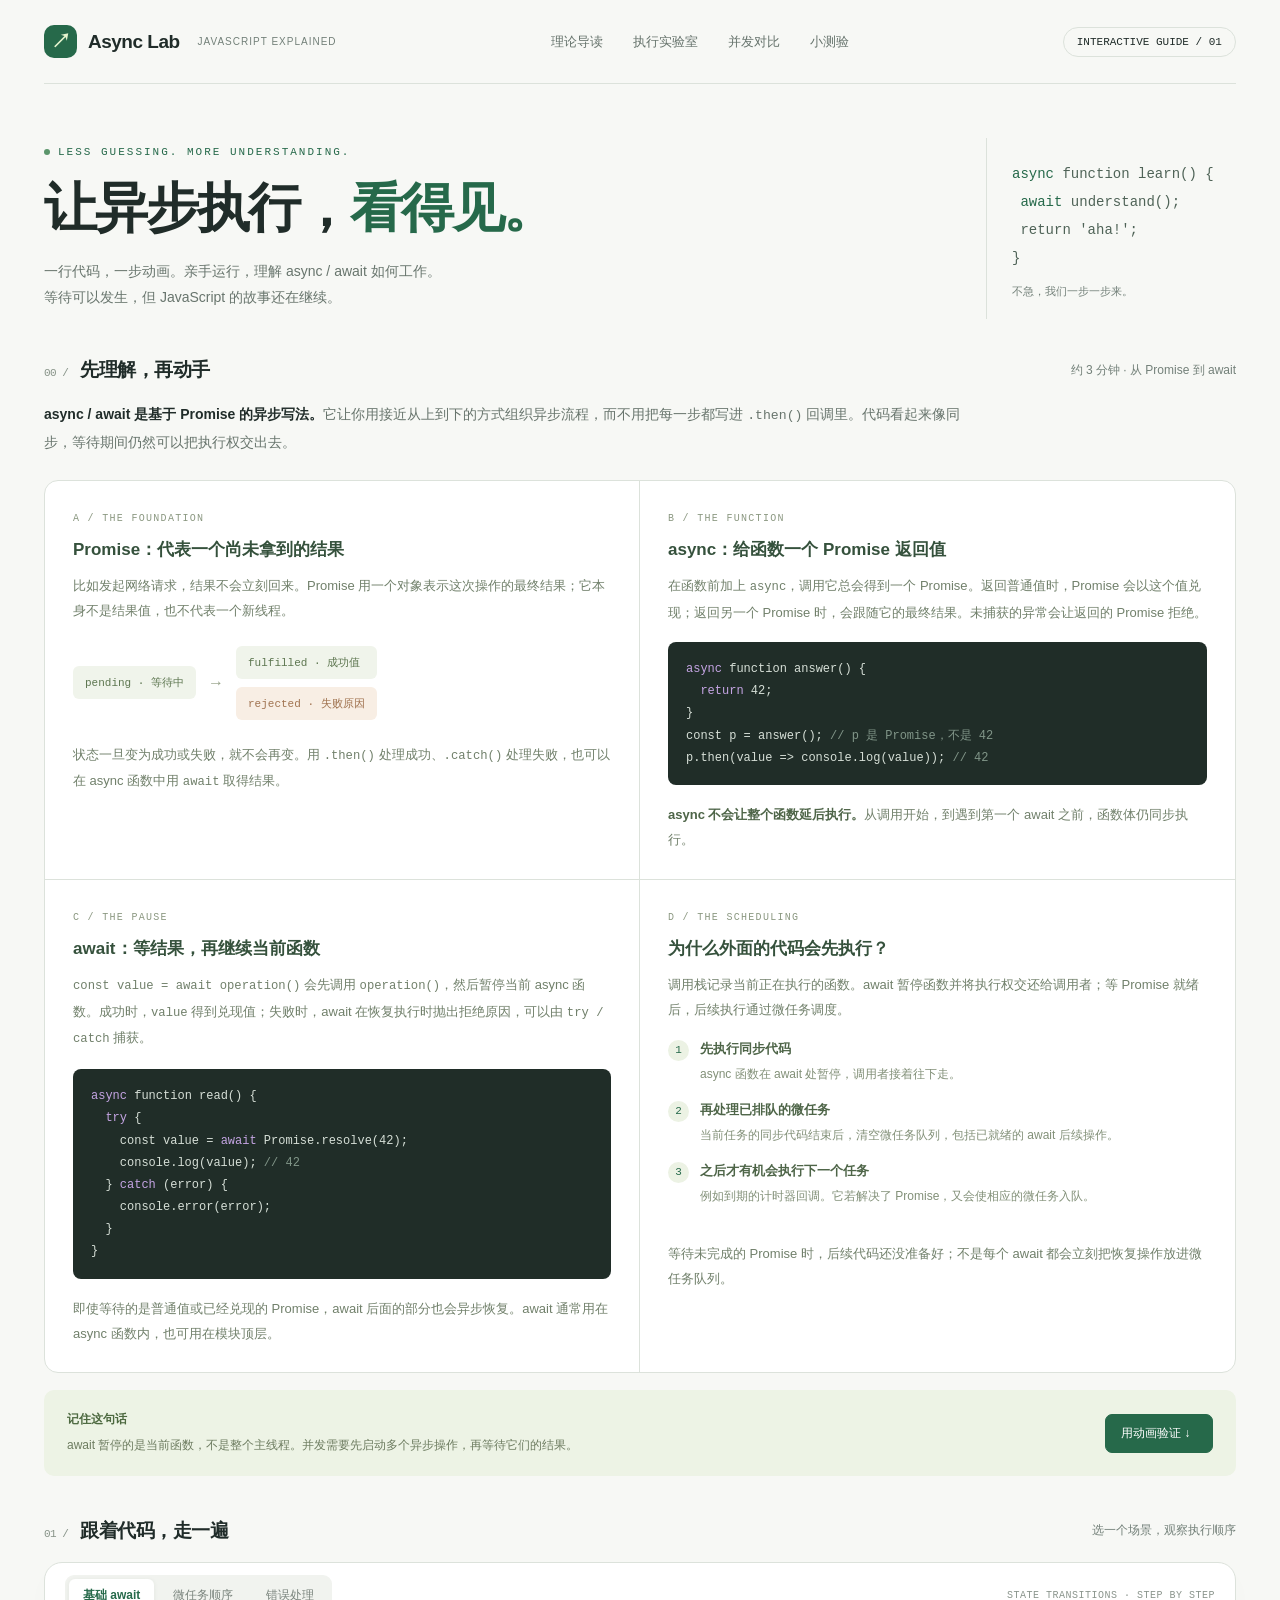
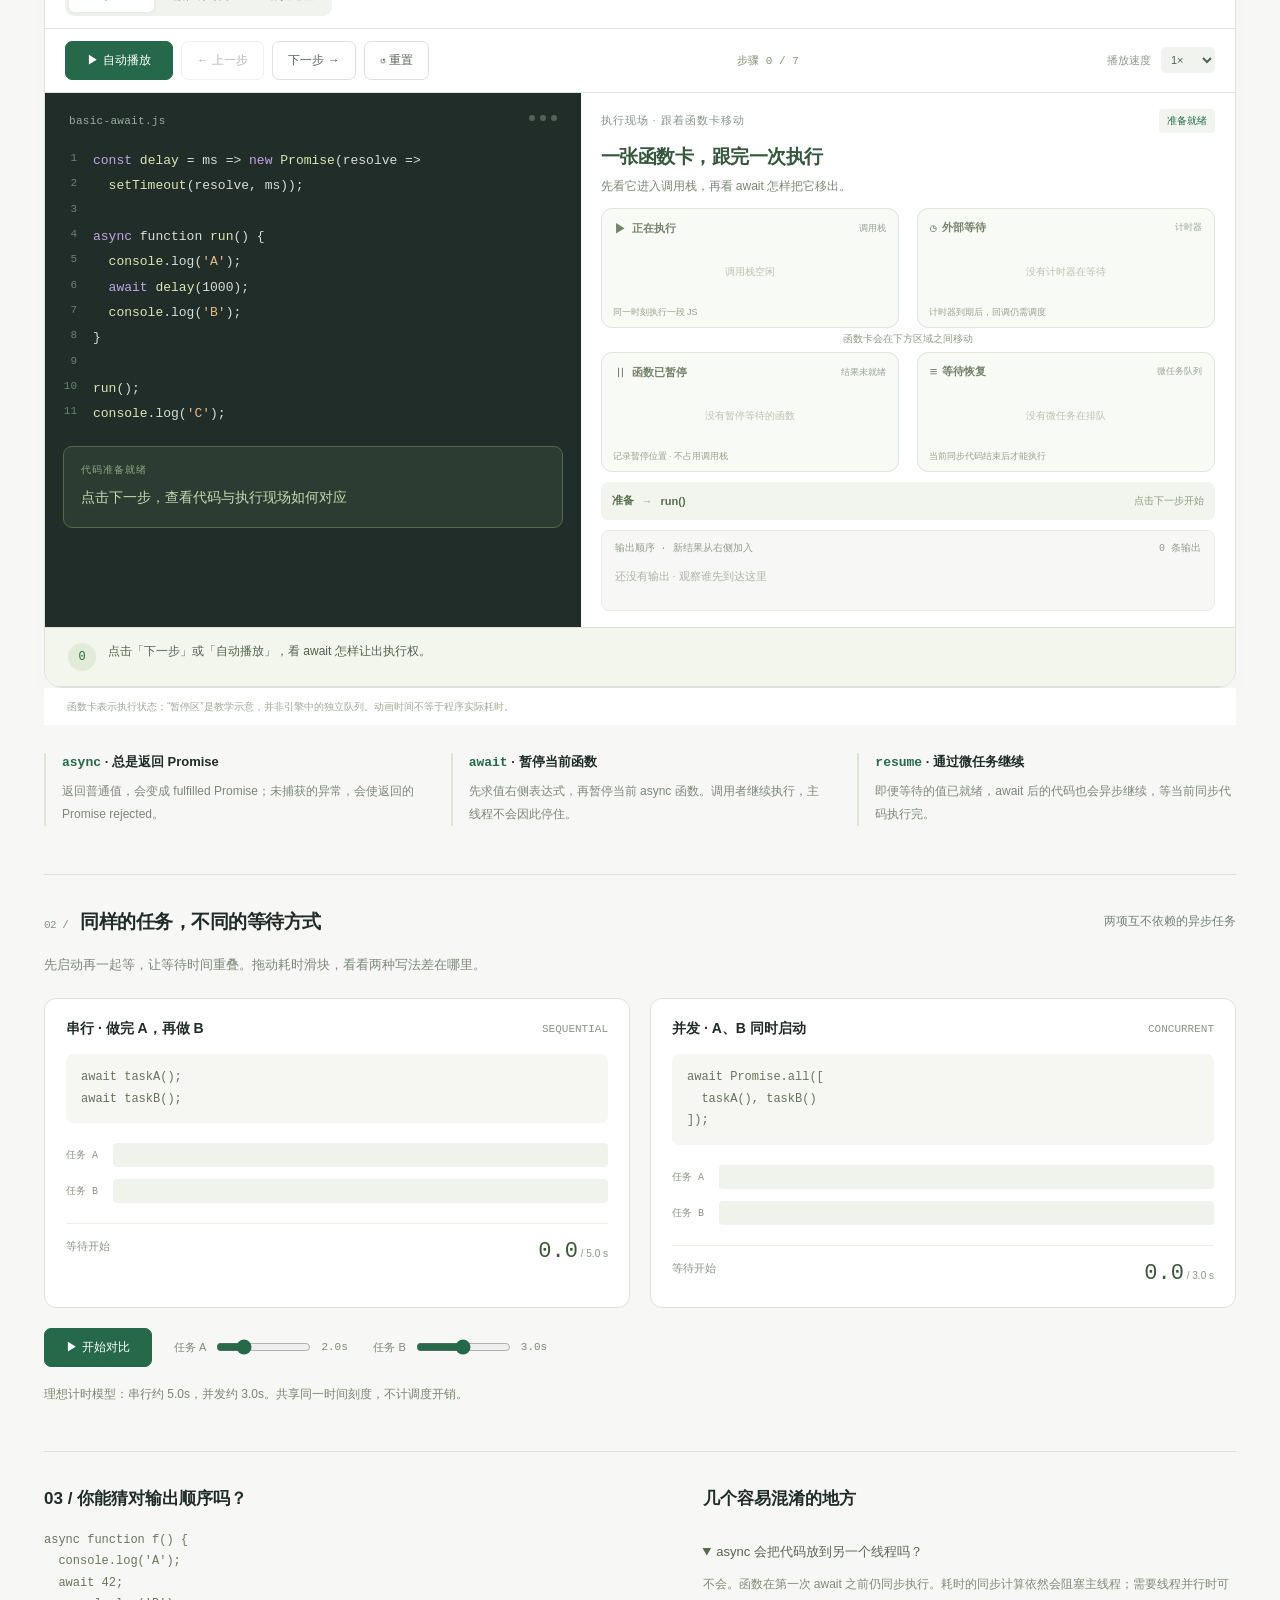
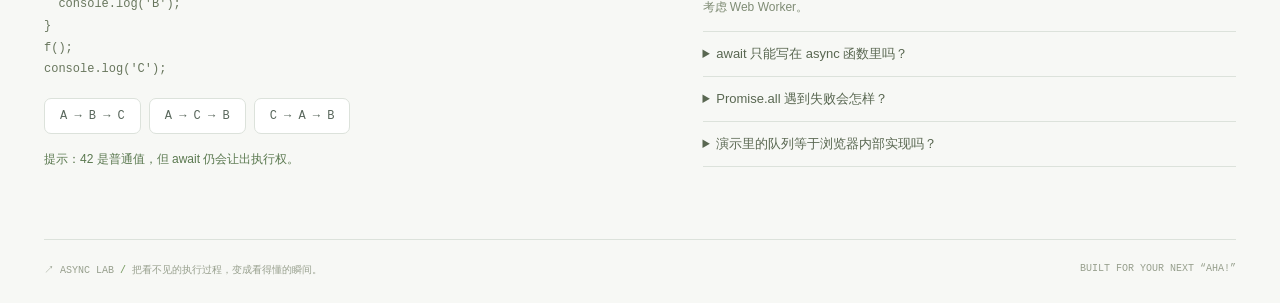
==== index.html @ c439b568 "Publish interactive async and await learning guide" ====
<!DOCTYPE html>
<html lang="zh-CN">
<head>
<meta charset="UTF-8"><meta name="viewport" content="width=device-width,initial-scale=1">
<title>Async Lab — 看见 JavaScript 的执行顺序</title>
<meta name="description" content="交互式理解 JavaScript async / await：逐步执行、微任务、串行与并发、错误处理。">
<style>
:root{--bg:#f7f8f5;--ink:#202c29;--muted:#738079;--line:#dce2db;--green:#26694a;--lime:#d5edaa;--orange:#d7814f;--purple:#9275c1;--mono:ui-monospace,SFMono-Regular,Consolas,monospace}*{box-sizing:border-box}html{scroll-behavior:smooth}body{margin:0;background:var(--bg);color:var(--ink);font-family:Inter,-apple-system,BlinkMacSystemFont,"PingFang SC","Microsoft YaHei",sans-serif}button,select{font:inherit}button,a,select,input{touch-action:manipulation}button{cursor:pointer}button:disabled{cursor:default;opacity:.45}button:focus-visible,a:focus-visible,select:focus-visible,input:focus-visible{outline:3px solid var(--orange);outline-offset:4px}a{color:inherit;text-decoration:none}.shell{max-width:1280px;margin:auto;padding:0 44px}header{height:84px;display:flex;align-items:center;justify-content:space-between;border-bottom:1px solid var(--line)}.brand{display:flex;align-items:center;gap:11px;font-size:19px;font-weight:750;letter-spacing:-.5px}.mark{background:var(--green);color:#e5f5cf;width:33px;height:33px;border-radius:10px;display:grid;place-items:center;font-family:var(--mono);font-size:20px}.brand small{font-size:10px;letter-spacing:1px;color:var(--muted);font-weight:500;margin-left:7px}nav{display:flex;gap:30px;font-size:13px;color:#66736c}nav a:hover{color:var(--green)}.nav-tag{border:1px solid var(--line);border-radius:25px;padding:8px 13px;font:11px var(--mono)}.hero{display:flex;justify-content:space-between;align-items:center;gap:45px;padding:54px 0 38px}.eyebrow{font:11px var(--mono);letter-spacing:2px;color:var(--green);display:flex;gap:8px;align-items:center}.dot{width:6px;height:6px;border-radius:100%;background:#5b956b;display:inline-block}.hero h1{font-size:clamp(32px,4.2vw,53px);line-height:1.24;letter-spacing:-2px;margin:17px 0}.hero h1 em{font-style:normal;color:var(--green)}.hero p{color:#68756d;font-size:14px;line-height:1.9;margin:0}.hero-side{width:250px;flex-shrink:0;padding:22px 0 20px 25px;border-left:1px solid var(--line)}.hero-side code{display:block;font:14px/2 var(--mono);color:#4f6357}.hero-side span{color:var(--green)}.hero-side small{display:block;color:var(--muted);font-size:11px;margin-top:12px}.section-head{display:flex;align-items:center;justify-content:space-between;gap:15px;margin-bottom:18px}.section-head h2{font-size:19px;letter-spacing:-.5px;margin:0}.section-head h2 span{font:11px var(--mono);color:#879388;margin-right:12px}.section-head>span{color:var(--muted);font-size:12px}.lab{background:#fff;border:1px solid var(--line);border-radius:18px;overflow:hidden;box-shadow:0 10px 30px #24372b04}.lab-toolbar{padding:15px 22px;display:flex;align-items:center;justify-content:space-between;border-bottom:1px solid var(--line);gap:12px}.tabs{display:flex;gap:5px;background:#f1f3ef;border-radius:9px;padding:4px}.tab{border:0;color:#7a847d;font-size:12px;background:none;padding:8px 14px;border-radius:6px}.tab[aria-selected="true"]{color:var(--green);background:white;box-shadow:0 1px 5px #24372b12;font-weight:650}.demo-label{font:10px var(--mono);color:#8b958d;letter-spacing:.5px}.lab-grid{display:grid;grid-template-columns:1fr 1fr;min-height:360px}.code-panel{background:#202d28;padding:22px 0 26px;color:#d6dfd7;min-width:0}.panel-title{font:11px var(--mono);letter-spacing:.3px;display:flex;justify-content:space-between;padding:0 24px;margin-bottom:21px;color:#9baea1}.lights{display:flex;gap:5px}.lights i{width:6px;height:6px;background:#536358;border-radius:50%}.code{font:13px/1.95 var(--mono);white-space:pre;overflow-x:auto}.code-line{display:flex;min-height:25px;padding-right:14px;border-left:3px solid transparent;transition:background .2s}.code-line.active{background:#4e6d4b55;border-left-color:var(--lime)}.num{width:45px;flex-shrink:0;text-align:right;padding-right:16px;color:#6c8374;font-size:11px;user-select:none}.kw{color:#c4a4e3}.fn{color:#d8e7b4}.str{color:#e6b989}.comment{color:#809588}.stage{padding:22px 25px;display:flex;flex-direction:column;gap:20px}.stage-title{display:flex;justify-content:space-between;align-items:center;font-size:11px;color:#87938a;letter-spacing:1px}.status{background:#f1f5ee;color:var(--green);padding:5px 8px;border-radius:4px;font-size:10px;letter-spacing:0}.lanes{display:grid;grid-template-columns:1fr 1fr 1fr;gap:9px;min-height:114px}.lane{background:#f7f8f5;border:1px solid #e8ece5;border-radius:8px;padding:11px 8px;min-width:0}.lane-title{font-size:10px;color:#89958b;margin-bottom:10px;display:flex;align-items:center;gap:5px}.lane-title i{width:5px;height:5px;border-radius:50%;background:var(--green)}.lane:nth-child(2) i{background:var(--orange)}.lane:nth-child(3) i{background:var(--purple)}.token{padding:9px 4px;text-align:center;border-radius:5px;background:#e2edd9;color:#37603d;font:11px var(--mono);animation:arrive .25s ease}.lane:nth-child(2) .token{background:#f6e8dc;color:#99623d}.lane:nth-child(3) .token{background:#eee7f6;color:#7d5ba1}.empty{font-size:11px;text-align:center;color:#bdc6bc;padding-top:8px}.console{background:#f7f8f5;border:1px solid #e8ece5;border-radius:8px;flex:1;padding:12px 14px;min-height:108px}.console-head{font:10px var(--mono);color:#929d92;margin-bottom:8px;display:flex;justify-content:space-between}.logs{display:flex;gap:10px;flex-wrap:wrap;align-items:center;min-height:32px}.log{font:18px var(--mono);background:#fff;border:1px solid #e2e8de;padding:6px 12px;border-radius:6px;animation:arrive .2s}.log b{font:9px var(--mono);color:#99a293;display:block;margin-bottom:2px}.placeholder{font-size:11px;color:#abb4a7}.explanation{display:flex;align-items:center;gap:12px;background:#f2f6ed;border-top:1px solid var(--line);border-bottom:1px solid var(--line);padding:16px 23px;min-height:72px}.stepnum{background:#e1ebd8;border-radius:50%;width:28px;height:28px;display:grid;place-items:center;font:12px var(--mono);flex-shrink:0;color:var(--green)}.explanation p{font-size:12px;line-height:1.7;margin:0;color:#53634e}.controls{padding:17px 22px;display:flex;align-items:center;justify-content:space-between;gap:15px}.buttons{display:flex;gap:8px}.btn{border:1px solid var(--line);border-radius:7px;background:white;padding:10px 15px;font-size:12px;color:#59675c}.btn.primary{background:var(--green);border-color:var(--green);color:white;min-width:102px}.btn:hover{filter:brightness(.96)}.speed{display:flex;gap:10px;align-items:center;font-size:11px;color:#8e998e}.speed select{border:0;background:#f1f4ee;padding:6px;border-radius:5px;color:#53644f}.progress{display:flex;gap:4px}.progress i{width:17px;height:3px;border-radius:2px;background:#e5eadf}.progress i.done{background:#699059}.concepts{display:grid;grid-template-columns:repeat(3,1fr);gap:28px;padding:28px 0 48px}.concept{border-left:2px solid #dde5d7;padding-left:16px}.concept h3{font-size:13px;margin:0 0 9px}.concept h3 code{color:var(--green);font-family:var(--mono)}.concept p{font-size:12px;line-height:1.9;color:#7d877c;margin:0}.concurrency{padding:34px 0 45px;border-top:1px solid var(--line)}.section-desc{font-size:13px;color:#7c887b;line-height:1.8;margin:12px 0 22px}.compare{display:grid;grid-template-columns:1fr 1fr;gap:20px}.compare-card{border:1px solid var(--line);border-radius:12px;background:#fff;padding:21px}.compare-title{display:flex;align-items:center;justify-content:space-between}.compare-title h3{font-size:14px;margin:0}.compare-title small{font:11px var(--mono);color:#8b9684}.snippet{font:12px/1.8 var(--mono);background:#f6f7f3;border-radius:7px;padding:13px 15px;color:#66745c;margin:16px 0 20px;min-height:69px}.track-row{display:flex;align-items:center;gap:12px;margin:12px 0;font:10px var(--mono);color:#8c9585}.track-row>span{width:35px}.track{height:24px;flex:1;background:#f0f3ec;border-radius:4px;position:relative;overflow:hidden}.bar{position:absolute;height:100%;background:#c6dcb2;min-width:0;border-radius:4px;display:flex;align-items:center;padding-left:0;color:#3f6632;font:10px var(--mono)}.bar.b{background:#e9d4b6;color:#956f36}.compare-bottom{display:flex;justify-content:space-between;border-top:1px solid #edf0e7;padding-top:15px;margin-top:20px;font-size:11px;color:#8b9585}.compare-bottom strong{font:22px var(--mono);color:#3b5937}.compare-bottom small{font-size:10px}.race-controls{display:flex;align-items:center;gap:22px;margin:20px 0 0}.range-control{display:flex;align-items:center;gap:8px;font-size:11px;color:#7f897a}.range-control input{width:95px;accent-color:var(--green)}.range-control output{font:11px var(--mono);width:30px}.race-note{font-size:12px;color:#78876d;margin:17px 0 0;line-height:1.8;min-height:22px}.bottom-grid{display:grid;grid-template-columns:1.15fr 1fr;gap:45px;padding:35px 0 45px;border-top:1px solid var(--line)}.bottom-grid h2{font-size:17px;margin:0 0 20px}.quiz-options{display:flex;gap:8px;margin-top:17px}.quiz-options button{font-family:var(--mono)}.quiz-options button.selected{border-color:var(--green);background:#e9f0df;color:var(--green)}.quiz-code{font:12px/1.8 var(--mono);color:#68765d}.feedback{font-size:12px;line-height:1.8;color:#5b7950;min-height:45px;margin-top:15px}details{padding:13px 0;border-bottom:1px solid var(--line)}summary{cursor:pointer;font-size:13px;color:#596751}details p{font-size:12px;line-height:1.9;color:#7f8c75;margin-bottom:0}footer{border-top:1px solid var(--line);padding:23px 0 30px;display:flex;justify-content:space-between;color:#98a08e;font-size:10px;font-family:var(--mono)}.footer-dot{color:#71975b} @keyframes arrive{from{opacity:0;transform:translateY(5px)}to{opacity:1;transform:translateY(0)}}@media(prefers-reduced-motion:reduce){*{animation:none!important;scroll-behavior:auto!important;transition:none!important}}@media(max-width:850px){.shell{padding:0 24px}.hero{padding-top:38px}.hero-side{display:none}.lab-grid{grid-template-columns:1fr}.code-panel{min-height:310px}.concepts{gap:18px}.demo-label{display:none}.bottom-grid{gap:25px}.race-controls{flex-wrap:wrap}.progress{display:none}}@media(max-width:560px){.shell{padding:0 16px}header{height:68px}.brand small,.nav-tag{display:none}nav{gap:15px;font-size:11px}.hero{padding:32px 0}.hero h1{font-size:36px}.hero p{font-size:12px}.section-head>span{display:none}.lab-toolbar{padding:12px}.tab{padding:8px 10px}.stage{padding:18px 15px}.controls{padding:14px 12px;flex-wrap:wrap}.speed{margin-left:auto}.btn{padding:10px 12px}.concepts{grid-template-columns:1fr;padding:25px 0 32px;gap:20px}.compare,.bottom-grid{grid-template-columns:1fr}.compare-card{padding:18px}.bottom-grid{gap:25px}.section-head h2{font-size:17px}.race-controls{gap:15px}.race-controls>.btn{width:100%}.range-control input{width:75px}.code{font-size:11.5px}.num{width:33px;padding-right:10px}footer{gap:20px;line-height:1.7}}
.theory{padding:0 0 42px;scroll-margin-top:24px}.theory-intro{font-size:14px;line-height:1.95;color:#68756d;max-width:930px;margin:0 0 24px}.theory-intro strong{color:var(--ink);font-weight:600}.theory code{font-family:var(--mono);font-size:.94em}.theory-grid{display:grid;grid-template-columns:1fr 1fr;border:1px solid var(--line);border-radius:14px;overflow:hidden;background:#fff}.theory-item{padding:26px 28px;min-width:0}.theory-item:nth-child(odd){border-right:1px solid var(--line)}.theory-item:nth-child(-n+2){border-bottom:1px solid var(--line)}.theory-index{font:10px var(--mono);letter-spacing:1.3px;color:#8b9881}.theory-item h3{font-size:17px;margin:13px 0 12px;color:#35513c}.theory-item p{font-size:13px;line-height:1.95;color:#71806b;margin:10px 0 0}.theory-item strong{color:#4e6548;font-weight:600}.theory-item pre{font:12px/1.85 var(--mono);padding:16px 18px;background:#202d28;color:#d6dfd7;border-radius:8px;overflow-x:auto;margin:17px 0}.theory-item pre code{font-size:inherit}.promise-flow{display:flex;gap:12px;align-items:center;margin:22px 0;color:#95a188}.promise-flow code{display:block;padding:9px 12px;background:#f0f4eb;border-radius:6px;color:#5d7650;font-size:11px}.promise-flow>div{display:grid;gap:8px}.promise-flow>div code:last-child{color:#a07350;background:#f8eee4}.theory-order{list-style:none;counter-reset:theory;padding:0;margin:18px 0}.theory-order li{counter-increment:theory;position:relative;padding:0 0 15px 32px;font-size:13px}.theory-order li:before{content:counter(theory);position:absolute;left:0;top:0;background:#ecf2e4;color:var(--green);border-radius:50%;width:21px;height:21px;text-align:center;font:11px/21px var(--mono)}.theory-order span{display:block;color:#829078;font-size:12px;line-height:1.9;margin-top:5px}.theory-takeaway{display:flex;align-items:center;justify-content:space-between;gap:22px;margin-top:17px;background:#edf3e5;border-radius:10px;padding:19px 23px}.theory-takeaway strong{font-size:12px;color:#4d6940}.theory-takeaway p{font-size:12px;line-height:1.8;color:#6d7c60;margin:7px 0 0}.theory-takeaway a{flex-shrink:0;white-space:nowrap}#playground{scroll-margin-top:24px}@media(max-width:1050px){.nav-tag{display:none}}@media(max-width:700px){.theory-grid{grid-template-columns:1fr}.theory-item{padding:22px 20px}.theory-item:nth-child(odd){border-right:0}.theory-item:not(:last-child){border-bottom:1px solid var(--line)}.theory-takeaway{align-items:flex-start;flex-direction:column}.theory-intro{font-size:13px}.theory-item h3{font-size:16px}}@media(max-width:560px){header{height:auto;min-height:68px;flex-wrap:wrap;gap:15px;padding:18px 0}nav{width:100%;justify-content:space-between}.theory-item pre{font-size:11px;padding:12px}.promise-flow{gap:8px}.promise-flow code{padding:8px;font-size:10px}}

.lab-grid{grid-template-columns:minmax(0,.9fr) minmax(0,1.1fr)}.code-panel{position:relative}.code-focus{margin:28px 18px 0;padding:16px 17px;background:#2d3c32;border:1px solid #536b48;border-radius:9px;color:#c4d9b1}.code-focus small{display:block;font:10px var(--mono);letter-spacing:1px;color:#8fa983;margin-bottom:9px}.code-focus code{white-space:pre-wrap;overflow-wrap:anywhere;font:14px/1.8 var(--mono)}.code-line.active{background:#5f815b66;border-left-color:#d5edaa}.code-line.active .num{color:#e6f4cf;font-weight:800}.code-line.active .num:before{content:'› ';color:#d5edaa}.code-line.parked{background:#b9844221;border-left-color:#ce995d}.code-line.skipped{opacity:.4;text-decoration:line-through}.code-bookmark{display:flex;gap:8px;align-items:center;margin:14px 19px 0;color:#dcb481;font:11px/1.7 var(--mono);min-height:36px}.stage{padding:20px;gap:13px;min-width:0}.stage-story{min-height:69px}.stage-story strong{font-size:19px;line-height:1.45;display:block;letter-spacing:-.5px;color:#35573c}.stage-story p{font-size:12px;line-height:1.7;margin:6px 0 0;color:#7a8774}.execution-board{position:relative;display:grid;grid-template-columns:1fr 1fr;grid-template-rows:145px 145px;gap:28px 18px}.station{border:1px solid #e0e6db;background:#f8faf5;border-radius:11px;padding:11px 12px;position:relative;transition:background .25s,border-color .25s,box-shadow .25s;min-width:0}.station-heading{display:flex;align-items:center;gap:5px;flex-wrap:wrap;font-size:11px;color:#74836b}.station-heading>span{font-size:13px}.station-heading strong{font-weight:650}.station-heading small{font-size:9px;color:#9aa490;margin-left:auto}.station-slot{position:absolute;left:11px;right:11px;top:49px;font-size:11px}.station-footer{position:absolute;left:11px;right:8px;bottom:10px;font-size:9px;line-height:1.5;color:#98a18f}.board-empty{display:block;padding:13px 0;color:#bbc2b3;font-size:10px;text-align:center}.station.active{border-color:#78a563;background:#eef6e6;box-shadow:0 0 0 2px #e0edda}.station-park.active{border-color:#d5a16b;background:#fff6ea;box-shadow:0 0 0 2px #f5e8d6}.station-queue.active{border-color:#ac8dc6;background:#f7f2fb;box-shadow:0 0 0 2px #ece2f3}.station-timer.active{border-color:#d1b187;background:#fcf7ee;box-shadow:none}.function-card{position:absolute;left:11px;top:49px;width:calc(50% - 31px);min-height:57px;background:#2c6946;border:1px solid #23583a;border-radius:8px;box-shadow:0 5px 12px #203f251a;z-index:2;display:flex;align-items:center;gap:9px;padding:9px 10px;color:#fff;opacity:0;transition:left .62s cubic-bezier(.22,.8,.3,1),top .62s cubic-bezier(.22,.8,.3,1),background .3s,opacity .2s;pointer-events:none}.card-symbol{font-size:20px;line-height:1}.function-card strong{font:600 14px var(--mono);display:block}.function-card small{font-size:10px;line-height:1.5;display:block;margin-top:5px;color:#d4e5ca}.execution-board[data-position="run"] .function-card{opacity:1}.execution-board[data-position="park"] .function-card{opacity:1;top:222px;background:#b57b39;border-color:#a06d34}.execution-board[data-position="park"] .function-card small{color:#fff0d8}.execution-board[data-position="queue"] .function-card{opacity:1;top:222px;left:calc(50% + 20px);background:#80609e;border-color:#70528d}.execution-board[data-position="queue"] .function-card small{color:#eee1fc}.board-actor{border-radius:7px;border:1px solid #ccdcbc;background:#e3efda;color:#4b6b38;min-height:57px;padding:9px 10px;font:12px/1.5 var(--mono);display:flex;align-items:center;gap:8px}.board-actor small{display:block;font:9px/1.5 var(--mono);color:#8a9e7b}.timer-actor{background:#f6ead5;border-color:#e9d8ba;color:#997043;display:block;text-align:center}.timer-actor small{color:#ab906b}.queue-next{position:absolute;top:107px;left:11px;font:9px var(--mono);color:#9778b2;z-index:3}.station-queue:has(.queue-next) .station-footer{display:none}.handoff-label{position:absolute;top:148px;left:8px;right:8px;line-height:22px;text-align:center;font:10px/22px var(--mono);color:#8d9e82;white-space:nowrap}.execution-board[data-position="park"] .handoff-label{color:#ae793c}.execution-board[data-position="queue"] .handoff-label{color:#85619e}.route{display:flex;gap:8px;align-items:center;flex-wrap:wrap;min-height:38px;background:#f1f5ed;border-radius:7px;padding:9px 11px;font-size:11px;color:#586f49}.route b{color:#98ac87}.route span{font-weight:600}.route small{font-size:10px;color:#8b9c7f;margin-left:auto}.console{min-height:96px;flex:none}.logs{gap:6px}.log{font-size:16px;animation:none;position:relative;transition:opacity .2s}.log.fresh{animation:output-in .55s cubic-bezier(.2,.7,.3,1);border-color:#8caf6e;background:#edf5e2}.log+.log:before{content:'→';position:absolute;left:-9px;top:17px;font-size:9px;color:#b7c5a7}.logs{column-gap:12px}.model-note{font-size:10px;line-height:1.7;color:#a0a995;margin:0}.step-counter{font:11px var(--mono);color:#859578;white-space:nowrap}.progress{display:none}.controls{flex-wrap:wrap}.buttons{flex-wrap:wrap}.btn.primary{min-width:108px}.station .token{animation:none}.station-run.running .station-heading>span{color:#4e8a37}.lab[data-playing="true"] .station-run.running .station-heading>span{animation:live-pulse 1s ease-in-out infinite}.lab[data-playing="false"] .station-run.running .station-heading>span{animation:none}.explanation{align-items:flex-start}.stepnum{margin-top:2px}.scene-help{font-size:11px;color:#9aab90;padding:0 23px 12px;margin:0;background:#fff}.focus-line-label{font:10px var(--mono);color:#a0b68d;float:right}.stage[data-rewind="true"] .function-card{transition:none}@keyframes output-in{from{opacity:0;transform:translateX(18px) scale(.75)}to{opacity:1;transform:translateX(0) scale(1)}}@keyframes live-pulse{50%{opacity:.35}}@media(max-width:1000px){.lab-grid{grid-template-columns:1fr}.code-panel{min-height:0;padding-bottom:19px}.code{font-size:12px;line-height:1.8}.code-focus{margin-top:17px}.stage{padding:22px}.stage-story{min-height:0}.execution-board{grid-template-rows:145px 145px}.code-bookmark{min-height:0}.code-focus code{font-size:12px}.controls{gap:12px}.step-counter{margin-left:auto}}@media(max-width:560px){.stage{padding:17px 12px;gap:13px}.stage-story strong{font-size:17px}.station{padding:10px 8px}.station-heading{font-size:10px;gap:4px}.station-heading small{display:none}.station-footer{font-size:8px;left:8px}.function-card{padding:8px 7px;gap:5px}.function-card strong{font-size:12px}.function-card small{font-size:9px}.card-symbol{font-size:17px}.board-actor{font-size:10px;padding:8px 6px}.route small{width:100%;margin-left:0}.controls .buttons{width:100%}.controls .btn{padding:9px 11px;font-size:11px}.controls .btn.primary{min-width:100px}.step-counter{margin-left:0}.stage-title{font-size:10px}.model-note{font-size:9px}.code-focus{margin:15px 12px 0}.code-bookmark{margin-left:13px}.logs{row-gap:8px}}

.controls{border-bottom:1px solid var(--line);padding:12px 20px;background:#fff}.lab-toolbar{padding:12px 20px}.stage{gap:10px;padding:16px 20px}.stage-story{min-height:55px}.execution-board{grid-template-rows:120px 120px;gap:24px 18px}.station-slot{top:43px}.function-card{top:43px;min-height:49px;padding-top:6px;padding-bottom:6px}.execution-board[data-position="park"] .function-card,.execution-board[data-position="queue"] .function-card{top:187px}.board-actor{min-height:49px;padding-top:6px;padding-bottom:6px}.station-footer{bottom:7px}.queue-next{top:97px}.handoff-label{top:121px}.console{min-height:81px;padding:10px 13px}.console-head{margin-bottom:6px}.model-note{padding:10px 23px;background:#fff}.stage-code{display:none}.code-panel{padding-bottom:20px}.code-focus{margin-top:19px}.explanation{min-height:60px;padding:13px 23px}@media(max-width:1000px){.lab-grid{display:flex;flex-direction:column}.stage{order:0}.code-panel{order:1}.stage-code{display:block;background:#22332a;color:#e2edcf;padding:10px 13px;border-radius:7px;font:12px/1.7 var(--mono);overflow-wrap:anywhere}.stage-code small{color:#97b687;margin-right:9px;font-size:10px}.code-panel .code-focus,.code-panel .code-bookmark{display:none}.stage-story{min-height:0}.stage{padding:16px 20px}.controls{position:sticky;top:0;z-index:5}}@media(max-width:560px){.stage{padding:15px 12px}.controls{padding:12px}.lab-toolbar{padding:10px 12px}.controls .buttons{gap:6px}.stage-code{font-size:11px}.stage-story p{font-size:11px}.board-empty{font-size:9px}.model-note{padding:10px 14px}.stage-title{letter-spacing:.4px}}

</style>
</head>
<body><div class="shell">
<header><a class="brand" href="#"> <span class="mark">↗</span> Async Lab <small>JAVASCRIPT EXPLAINED</small></a><nav><a href="#theory">理论导读</a><a href="#playground">执行实验室</a><a href="#concurrency">并发对比</a><a href="#challenge">小测验</a></nav><span class="nav-tag">INTERACTIVE GUIDE / 01</span></header>
<main>
<section class="hero"><div><div class="eyebrow"><span class="dot"></span> LESS GUESSING. MORE UNDERSTANDING.</div><h1>让异步执行，<em>看得见。</em></h1><p>一行代码，一步动画。亲手运行，理解 async / await 如何工作。<br>等待可以发生，但 JavaScript 的故事还在继续。</p></div><div class="hero-side"><code><span>async</span> function learn() {<br> &nbsp;<span>await</span> understand();<br> &nbsp;return 'aha!';<br>}</code><small>不急，我们一步一步来。</small></div></section>
<section class="theory" id="theory" aria-labelledby="theory-title">
<div class="section-head"><h2 id="theory-title"><span>00 /</span>先理解，再动手</h2><span>约 3 分钟 · 从 Promise 到 await</span></div>
<p class="theory-intro"><strong>async / await 是基于 Promise 的异步写法。</strong>它让你用接近从上到下的方式组织异步流程，而不用把每一步都写进 <code>.then()</code> 回调里。代码看起来像同步，等待期间仍然可以把执行权交出去。</p>
<div class="theory-grid">
<article class="theory-item"><span class="theory-index">A / THE FOUNDATION</span><h3>Promise：代表一个尚未拿到的结果</h3><p>比如发起网络请求，结果不会立刻回来。Promise 用一个对象表示这次操作的最终结果；它本身不是结果值，也不代表一个新线程。</p><div class="promise-flow" aria-label="Promise 从 pending 变为 fulfilled 或 rejected"><code>pending · 等待中</code><span>→</span><div><code>fulfilled · 成功值</code><code>rejected · 失败原因</code></div></div><p>状态一旦变为成功或失败，就不会再变。用 <code>.then()</code> 处理成功、<code>.catch()</code> 处理失败，也可以在 async 函数中用 <code>await</code> 取得结果。</p></article>
<article class="theory-item"><span class="theory-index">B / THE FUNCTION</span><h3>async：给函数一个 Promise 返回值</h3><p>在函数前加上 <code>async</code>，调用它总会得到一个 Promise。返回普通值时，Promise 会以这个值兑现；返回另一个 Promise 时，会跟随它的最终结果。未捕获的异常会让返回的 Promise 拒绝。</p><pre><code><span class="kw">async</span> function answer() {
  <span class="kw">return</span> 42;
}
const p = answer(); <span class="comment">// p 是 Promise，不是 42</span>
p.then(value => console.log(value)); <span class="comment">// 42</span></code></pre><p><strong>async 不会让整个函数延后执行。</strong>从调用开始，到遇到第一个 await 之前，函数体仍同步执行。</p></article>
<article class="theory-item"><span class="theory-index">C / THE PAUSE</span><h3>await：等结果，再继续当前函数</h3><p><code>const value = await operation()</code> 会先调用 <code>operation()</code>，然后暂停当前 async 函数。成功时，<code>value</code> 得到兑现值；失败时，await 在恢复执行时抛出拒绝原因，可以由 <code>try / catch</code> 捕获。</p><pre><code><span class="kw">async</span> function read() {
  <span class="kw">try</span> {
    const value = <span class="kw">await</span> Promise.resolve(42);
    console.log(value); <span class="comment">// 42</span>
  } <span class="kw">catch</span> (error) {
    console.error(error);
  }
}</code></pre><p>即使等待的是普通值或已经兑现的 Promise，await 后面的部分也会异步恢复。await 通常用在 async 函数内，也可用在模块顶层。</p></article>
<article class="theory-item"><span class="theory-index">D / THE SCHEDULING</span><h3>为什么外面的代码会先执行？</h3><p>调用栈记录当前正在执行的函数。await 暂停函数并将执行权交还给调用者；等 Promise 就绪后，后续执行通过微任务调度。</p><ol class="theory-order"><li><strong>先执行同步代码</strong><span>async 函数在 await 处暂停，调用者接着往下走。</span></li><li><strong>再处理已排队的微任务</strong><span>当前任务的同步代码结束后，清空微任务队列，包括已就绪的 await 后续操作。</span></li><li><strong>之后才有机会执行下一个任务</strong><span>例如到期的计时器回调。它若解决了 Promise，又会使相应的微任务入队。</span></li></ol><p>等待未完成的 Promise 时，后续代码还没准备好；不是每个 await 都会立刻把恢复操作放进微任务队列。</p></article>
</div>
<div class="theory-takeaway"><div><strong>记住这句话</strong><p>await 暂停的是当前函数，不是整个主线程。并发需要先启动多个异步操作，再等待它们的结果。</p></div><a class="btn primary" href="#playground">用动画验证 ↓</a></div>
</section>

<section id="playground"><div class="section-head"><h2><span>01 /</span>跟着代码，走一遍</h2><span>选一个场景，观察执行顺序</span></div>
<div class="lab"><div class="lab-toolbar"><div class="tabs" role="tablist" aria-label="演示场景"><button class="tab" role="tab" aria-selected="true" data-scene="basic">基础 await</button><button class="tab" role="tab" aria-selected="false" data-scene="micro">微任务顺序</button><button class="tab" role="tab" aria-selected="false" data-scene="error">错误处理</button></div><span class="demo-label">STATE TRANSITIONS · STEP BY STEP</span></div>
<div class="controls"><div class="buttons"><button class="btn primary" id="play">▶ 自动播放</button><button class="btn" id="prev">← 上一步</button><button class="btn" id="next">下一步 →</button><button class="btn" id="reset" aria-label="重置演示">↺ 重置</button></div><span class="step-counter" id="step-counter">步骤 0 / 7</span><label class="speed">播放速度<select id="speed"><option value="4400">0.5×</option><option value="2200" selected>1×</option><option value="1100">2×</option></select></label></div>
<div class="lab-grid"><div class="code-panel"><div class="panel-title"><span id="filename">basic-await.js</span><span class="lights"><i></i><i></i><i></i></span></div><div class="code" id="code" aria-label="示例代码"></div><div class="code-focus"><small id="focus-label">本步代码</small><code id="focus-code"></code></div><div class="code-bookmark" id="code-bookmark"></div></div><div class="stage">
<div class="stage-title"><span>执行现场 · 跟着函数卡移动</span><span class="status" id="status">准备就绪</span></div>
<div class="stage-story" aria-live="polite"><strong id="story-title">准备观察执行权的交接</strong><p id="story-detail">绿色表示正在执行，橙色表示暂停，紫色表示排队。</p></div>
<div class="stage-code"><small id="mobile-line">本步代码</small><span id="mobile-code"></span></div>
<div class="execution-board" id="execution-board" data-position="idle">
<div class="station station-run" id="station-run"><div class="station-heading"><span>▶</span><strong>正在执行</strong><small>调用栈</small></div><div class="station-slot" id="stack"></div><small class="station-footer" id="run-footer">同一时刻执行一段 JS</small></div>
<div class="station station-timer" id="station-timer"><div class="station-heading"><span>◷</span><strong>外部等待</strong><small>计时器</small></div><div class="station-slot" id="pending"></div><small class="station-footer">计时器到期后，回调仍需调度</small></div>
<div class="station station-park" id="station-park"><div class="station-heading"><span>Ⅱ</span><strong>函数已暂停</strong><small>结果未就绪</small></div><div class="station-slot" id="park-empty"><span class="board-empty">没有暂停等待的函数</span></div><small class="station-footer">记录暂停位置 · 不占用调用栈</small></div>
<div class="station station-queue" id="station-queue"><div class="station-heading"><span>≡</span><strong>等待恢复</strong><small>微任务队列</small></div><div class="station-slot" id="microtasks"></div><small class="station-footer" id="queue-footer">当前同步代码结束后才能执行</small></div>
<div class="function-card" id="function-card" aria-label="async 函数当前位置"><span class="card-symbol" id="card-symbol">▶</span><div><strong id="card-name">run()</strong><small id="card-detail">即将开始</small></div></div>
<div class="handoff-label" id="handoff-label" aria-hidden="true">await ↓ 让出执行权</div>
</div>
<div class="route" aria-label="本步骤的执行权转移"><span id="route-from">准备</span><b>→</b><span id="route-to">调用函数</span><small id="route-action">点击下一步开始</small></div>
<div class="console"><div class="console-head"><span>输出顺序 · 新结果从右侧加入</span><span id="log-count">0 条输出</span></div><div class="logs" id="logs" aria-live="polite"></div></div>

</div>
</div>
<div class="explanation" aria-live="polite"><span class="stepnum" id="stepnum">0</span><p id="explain"></p></div></div><p class="model-note">函数卡表示执行状态；“暂停区”是教学示意，并非引擎中的独立队列。动画时间不等于程序实际耗时。</p>
<div class="concepts"><article class="concept"><h3><code>async</code> · 总是返回 Promise</h3><p>返回普通值，会变成 fulfilled Promise；未捕获的异常，会使返回的 Promise rejected。</p></article><article class="concept"><h3><code>await</code> · 暂停当前函数</h3><p>先求值右侧表达式，再暂停当前 async 函数。调用者继续执行，主线程不会因此停住。</p></article><article class="concept"><h3><code>resume</code> · 通过微任务继续</h3><p>即便等待的值已就绪，await 后的代码也会异步继续，等当前同步代码执行完。</p></article></div></section>
<section class="concurrency" id="concurrency"><div class="section-head"><h2><span>02 /</span>同样的任务，不同的等待方式</h2><span>两项互不依赖的异步任务</span></div><p class="section-desc">先启动再一起等，让等待时间重叠。拖动耗时滑块，看看两种写法差在哪里。</p><div class="compare"><article class="compare-card"><div class="compare-title"><h3>串行 · 做完 A，再做 B</h3><small>SEQUENTIAL</small></div><div class="snippet">await taskA();<br>await taskB();</div><div class="track-row"><span>任务 A</span><div class="track"><div class="bar" id="sa"></div></div></div><div class="track-row"><span>任务 B</span><div class="track"><div class="bar b" id="sb"></div></div></div><div class="compare-bottom"><span id="seq-state">等待开始</span><span><strong id="seq-time">0.0</strong><small> / <span id="seq-total">5.0</span> s</small></span></div></article><article class="compare-card"><div class="compare-title"><h3>并发 · A、B 同时启动</h3><small>CONCURRENT</small></div><div class="snippet">await Promise.all([<br>&nbsp; taskA(), taskB()<br>]);</div><div class="track-row"><span>任务 A</span><div class="track"><div class="bar" id="pa"></div></div></div><div class="track-row"><span>任务 B</span><div class="track"><div class="bar b" id="pb"></div></div></div><div class="compare-bottom"><span id="par-state">等待开始</span><span><strong id="par-time">0.0</strong><small> / <span id="par-total">3.0</span> s</small></span></div></article></div><div class="race-controls"><button class="btn primary" id="race">▶ 开始对比</button><label class="range-control">任务 A <input id="time-a" type="range" min="1" max="5" value="2" step=".5"><output id="out-a">2.0s</output></label><label class="range-control">任务 B <input id="time-b" type="range" min="1" max="5" value="3" step=".5"><output id="out-b">3.0s</output></label></div><p class="race-note" id="race-note">理想计时模型：串行约 5.0s，并发约 3.0s。共享同一时间刻度，不计调度开销。</p></section>
<section class="bottom-grid" id="challenge"><div><h2>03 / 你能猜对输出顺序吗？</h2><div class="quiz-code">async function f() {<br>&nbsp; console.log('A');<br>&nbsp; await 42;<br>&nbsp; console.log('B');<br>}<br>f();<br>console.log('C');</div><div class="quiz-options" role="group" aria-label="选择输出顺序"><button class="btn" data-answer="ABC">A → B → C</button><button class="btn" data-answer="ACB">A → C → B</button><button class="btn" data-answer="CAB">C → A → B</button></div><div class="feedback" id="feedback" aria-live="polite">提示：42 是普通值，但 await 仍会让出执行权。</div></div><div><h2>几个容易混淆的地方</h2><details open><summary>async 会把代码放到另一个线程吗？</summary><p>不会。函数在第一次 await 之前仍同步执行。耗时的同步计算依然会阻塞主线程；需要线程并行时可考虑 Web Worker。</p></details><details><summary>await 只能写在 async 函数里吗？</summary><p>通常写在 async 函数中。JavaScript 模块还支持顶层 await；普通脚本顶层不能直接使用。</p></details><details><summary>Promise.all 遇到失败会怎样？</summary><p>任意一项拒绝，组合 Promise 就会拒绝，但不会自动取消其他已启动的任务。需要收集全部结果时，可使用 Promise.allSettled。</p></details><details><summary>演示里的队列等于浏览器内部实现吗？</summary><p>这里使用简化的教学快照：展示与当前示例相关的调用、等待和微任务。计时器回调属于任务；它解决 Promise 后，await 的后续部分才以微任务恢复。</p></details></div></section>
</main><footer><span>↗ ASYNC LAB <span class="footer-dot"> / </span> 把看不见的执行过程，变成看得懂的瞬间。</span><span>BUILT FOR YOUR NEXT “AHA!”</span></footer></div>
<script>
const $=id=>document.getElementById(id);
const scenes={
basic:{file:'basic-await.js',code:["const delay = ms => new Promise(resolve =>","  setTimeout(resolve, ms));","","async function run() {","  console.log('A');","  await delay(1000);","  console.log('B');","}","","run();","console.log('C');"],steps:[
[0,'准备就绪',[],[],[],[], '点击「下一步」或「自动播放」，看 await 怎样让出执行权。'],
[10,'同步执行',['script → run()'],[],[],[], '调用 run()。async 不会推迟整个函数；函数体立即开始同步执行。'],
[5,'同步执行',['run()'],[],[],['A'],'先输出 A。现在仍在同一次同步执行中。'],
[6,'函数暂停',['script'],['delay · 1000ms'],[],['A'],'先调用 delay(1000) 启动计时器，再由 await 暂停 run()。run() 返回待定 Promise，调用者继续。'],
[11,'同步执行',['script'],['delay · 等待'],[],['A','C'],'外层脚本继续，输出 C。等待 delay 并没有阻塞主线程。'],
[2,'计时器触发',['resolve()'],[],['恢复 run()'],['A','C'],'计时器到期，回调解决 delay 的 Promise，将 run() 的恢复操作加入微任务队列。'],
[7,'微任务执行',['run() · 恢复'],[],[],['A','C','B'],'计时器回调结束后，执行微任务；从 await 后面继续，输出 B。'],
[8,'执行完成',[],[],[],['A','C','B'],'最终顺序 A → C → B。run() 执行结束，返回的 Promise 以 undefined 兑现。']]},
micro:{file:'microtask-order.js',code:["console.log('1');","setTimeout(() => console.log('2'), 0);","","async function run() {","  console.log('3');","  await Promise.resolve();","  console.log('4');","}","run();","queueMicrotask(() => console.log('5'));","console.log('6');"],steps:[
[0,'准备就绪',[],[],[],[],'观察同步代码、微任务与计时器任务的先后顺序。'],
[1,'同步执行',['script'],[],[],['1'],'脚本先输出 1。'],
[2,'注册计时器',['script'],['timer · 0ms'],[],['1'],'0ms 不代表立即执行。计时器回调要等当前任务和之后的微任务处理完。'],
[5,'同步执行',['script → run()'],['timer · 等待'],[],['1','3'],'调用 run() 后同步输出 3。'],
[6,'函数暂停',['script'],['timer · 等待'],['恢复 run()'],['1','3'],'Promise 已兑现，但 await 仍暂停函数；恢复操作加入微任务队列。'],
[10,'加入微任务',['script'],['timer · 等待'],['恢复 run()','输出 5'],['1','3'],'queueMicrotask 追加到队列，排在 run() 的恢复操作之后。'],
[11,'同步执行',['script'],['timer · 等待'],['恢复 run()','输出 5'],['1','3','6'],'继续执行同步代码，输出 6。脚本执行结束，调用栈清空。'],
[7,'微任务执行',['run() · 恢复'],['timer · 等待'],['输出 5'],['1','3','6','4'],'先执行较早入队的恢复操作，输出 4。'],
[10,'微任务执行',['microtask'],['timer · 等待'],[],['1','3','6','4','5'],'再执行 queueMicrotask 的回调，输出 5。'],
[2,'执行完成',[],[],[],['1','3','6','4','5','2'],'微任务清空后，执行计时器任务，输出 2。最终顺序：1 → 3 → 6 → 4 → 5 → 2。']]},
error:{file:'handle-rejection.js',code:["async function load() {","  try {","    console.log('start');","    await Promise.reject('请求失败');","    console.log('success');","  } catch (error) {","    console.log(error);","  } finally {","    console.log('cleanup');","  }","}","load();","console.log('outside');"],steps:[
[0,'准备就绪',[],[],[],[],'await 遇到被拒绝的 Promise，会在恢复时抛出拒绝原因。'],
[3,'同步执行',['load()'],[],[],['start'],'调用 load()，同步进入 try 并输出 start。'],
[4,'函数暂停',['script'],[],['以异常恢复'],['start'],'创建 rejected Promise。await 注册处理并暂停，异常会在函数恢复时抛出。'],
[13,'同步执行',['script'],[],['以异常恢复'],['start','outside'],'外层代码继续，输出 outside。'],
[7,'捕获错误',['load() · catch'],[],[],['start','outside','请求失败'],'微任务恢复时，await 抛出「请求失败」，进入 catch；success 这一行被跳过。'],
[9,'执行清理',['load() · finally'],[],[],['start','outside','请求失败','cleanup'],'finally 在此处继续执行，用于清理工作。'],
[11,'执行完成',[],[],[],['start','outside','请求失败','cleanup'],'错误已被 catch 处理，且没有再次抛出，所以 load() 返回的 Promise 最终 fulfilled。']]}
};
let scene='basic',step=0,playing=false,timer;
function escapeHTML(s){return s.replaceAll('&','&amp;').replaceAll('<','&lt;').replaceAll('>','&gt;');}
function highlight(line){return escapeHTML(line).replace(/('[^']*')|\b(async|await|const|return|try|catch|finally|new)\b|\b(console|Promise|setTimeout|queueMicrotask|run|load|delay)\b/g,(m,s,k,f)=>`<span class="${s?'str':k?'kw':'fn'}">${m}</span>`);}
// Each visual describes the same step as the source walkthrough above.
const visualSteps={
basic:[
['idle','一张函数卡，跟完一次执行','先看它进入调用栈，再看 await 怎样把它移出。','准备','run()','点击下一步开始','即将开始'],
['run','run() 进入执行区','函数已经开始运行；async 并不会推迟它的调用。','外层 script','run()','调用函数','▶ 运行中 · 第 10 行调用'],
['run','先输出 A','绿色函数卡仍在执行区，下面的输出新增 A。','run()','输出 A','同步执行','▶ 执行第 5 行'],
['park','run() 暂停，script 接棒','函数卡移到暂停区；计时器在等待，外层脚本已拿回执行权。','run()','script','await ↓ 让出执行权','Ⅱ 停在第 6 行'],
['park','函数还在等，外层已输出 C','左下角的 run() 没有继续，但主线程仍可执行外层代码。','script','输出 C','函数暂停 ≠ 主线程暂停','Ⅱ 第 6 行 · 结果未就绪'],
['queue','结果就绪，run() 排队等恢复','计时器回调解决 Promise。紫色函数卡已入队，还没有运行。','Promise fulfilled','微任务队列','→ 就绪只代表可以排队','≡ 第 1 位 · 等待恢复'],
['run','轮到 run()，从 await 后继续','函数卡回到执行区，接着第 7 行输出 B。','微任务队列','run()','↖ 恢复执行','▶ 从第 7 行恢复'],
['done','完成：A → C → B','run() 已结束，暂停期间执行的 C 清楚地排在 B 前面。','run()','完成','返回的 Promise 已兑现','✓ 完成']
],
micro:[
['idle','同步、微任务、计时器，谁先走？','跟着函数卡走，同时观察外部计时器与微任务队列。','准备','script','点击下一步开始','即将开始'],
['idle','外层脚本先输出 1','run() 还没被调用；此时执行的是外层 script。','script','输出 1','同步代码先执行','尚未调用'],
['idle','计时器已注册，脚本继续','0ms 不是立即运行；计时器回调仍须等待调度。','script','注册 timer','登记后继续往下执行','尚未调用'],
['run','调用 run()，立即输出 3','函数卡进入执行区；第一次 await 前的代码同步执行。','script','run()','调用并输出 3','▶ 执行第 5 行'],
['queue','Promise 已就绪，也要先让出执行权','函数卡直接进入恢复队列；无需停在“结果未就绪”的区域。','run()','微任务队列','await → 暂停并排队','≡ 第 1 位 · 恢复 run()'],
['queue','第二个微任务排在 run() 后面','输出 5 的回调排在第 2 位；外层脚本仍在执行。','script','队列第 2 位','追加输出 5 的回调','≡ 第 1 位 · 恢复 run()'],
['queue','先输出 6，排队的函数还没动','同步脚本执行到末尾；接下来才能处理微任务。','script','输出 6','当前同步代码结束','≡ 第 1 位 · 等待执行'],
['run','第一个微任务：恢复 run()，输出 4','紫色函数卡回到绿色执行区；输出 5 的回调仍在队列中。','微任务队列','run()','↖ 取出第 1 项执行','▶ 从第 7 行恢复'],
['done','第二个微任务：输出 5','run() 已结束，现在执行 queueMicrotask 注册的回调。','微任务队列','输出 5','微任务队列清空','✓ run() 已完成'],
['done','最后才执行计时器，输出 2','结果为 1 → 3 → 6 → 4 → 5 → 2。当前任务后的微任务先处理。','计时器任务','输出 2','所有示例代码执行完毕','✓ 完成']
],
error:[
['idle','Promise 失败后，函数如何继续？','函数仍然会恢复执行，只是从 await 处抛出异常。','准备','load()','点击下一步开始','即将开始'],
['run','进入 load()，先输出 start','函数进入 try，绿色表示它正在执行。','外层 script','load()','同步执行','▶ 执行第 3 行'],
['queue','等待的 Promise 已拒绝，排队恢复','函数暂停并让出执行权；恢复时才会在 await 处抛出异常。','load()','微任务队列','rejected → 以异常恢复','≡ 待恢复 · 将抛出异常'],
['queue','异常还没处理，外层先输出 outside','load() 仍在微任务队列里，执行区由外层脚本使用。','script','输出 outside','同步代码继续','≡ 等待外层代码结束'],
['run','恢复时抛出异常，直接进入 catch','从第 4 行的 await 抛出拒绝原因；第 5 行 success 被跳过。','微任务队列','load() · catch','↖ 恢复并捕获异常','▶ catch · 第 7 行'],
['run','catch 处理后，执行 finally','函数继续清理工作，输出 cleanup。','load() · catch','finally','清理后结束函数','▶ finally · 第 9 行'],
['done','错误被处理，函数正常结束','catch 没有再次抛出异常，返回的 Promise 最终兑现。','load()','完成','返回的 Promise 已兑现','✓ 完成']
]};
let lastScene=null,lastStep=-1;
function boardActor(text,caption,kind=''){return `<div class="board-actor ${kind}"><div>${escapeHTML(text)}<small>${escapeHTML(caption)}</small></div></div>`;}
function render(){
 const s=scenes[scene],d=s.steps[step],v=visualSteps[scene][step],pos=v[0];
 const changed=scene!==lastScene||step!==lastStep,rewind=scene!==lastScene||step<lastStep;
 document.querySelector('.lab').dataset.playing=String(playing);
 document.querySelector('.stage').dataset.rewind=String(rewind);
 $('filename').textContent=s.file;
 const paused=pos==='park'||pos==='queue',awaitLine=scene==='error'?4:6;
 $('code').innerHTML=s.code.map((line,i)=>`<div class="code-line ${i+1===d[0]?'active':''} ${paused&&i+1===awaitLine?'parked':''} ${scene==='error'&&step>=4&&i===4?'skipped':''}"><span class="num">${i+1}</span><span>${highlight(line)||' '}</span></div>`).join('');
 $('focus-label').textContent=d[0]?`本步代码 · 第 ${d[0]} 行`:'代码准备就绪';
 $('focus-code').textContent=d[0]?s.code[d[0]-1].trim():'点击下一步，查看代码与执行现场如何对应';
 $('code-bookmark').textContent=paused?`Ⅱ ${scene==='error'?'load()':'run()'} 暂停于第 ${awaitLine} 行 · ${pos==='park'?'结果未就绪':'已排队，尚未恢复'}`:scene==='error'&&step>=4?'↳ 第 5 行 success 被跳过，进入 catch':pos==='run'&&((scene==='basic'&&step===6)||(scene==='micro'&&step===7))?'↳ 从 await 的下一行恢复执行':'';
 $('mobile-line').textContent=d[0]?'第 '+d[0]+' 行':'准备';$('mobile-code').textContent=d[0]?s.code[d[0]-1].trim():'点击下一步开始';
 $('status').textContent=d[1];$('story-title').textContent=v[1];$('story-detail').textContent=v[2];
 $('execution-board').dataset.position=pos;
 $('function-card').setAttribute('aria-hidden',String(pos==='idle'||pos==='done'));
 $('function-card').setAttribute('aria-label',`${scene==='error'?'load()':'run()'}：${v[6]}`);
 $('card-name').textContent=scene==='error'?'load()':'run()';$('card-detail').textContent=v[6];$('card-symbol').textContent=pos==='park'?'Ⅱ':pos==='queue'?'≡':'▶';
 ['run','park','queue','timer'].forEach(name=>$('station-'+name).classList.remove('active','running'));
 if(pos==='run'||d[2].length){$('station-run').classList.add('active','running');}
 if(pos==='park'||pos==='queue')$('station-'+pos).classList.add('active');
 if(d[3].length)$('station-timer').classList.add('active');
 const activeStack=d[2][0];
 $('stack').innerHTML=pos==='run'?'':activeStack?boardActor(activeStack,activeStack==='script'?'▶ 外层代码继续':d[1]==='计时器触发'?'▶ 解决 Promise':'▶ 正在执行'):'<span class="board-empty">调用栈空闲</span>';
 // The final timer callback is the action of this step; the source snapshot is after it completes.
 if(scene==='micro'&&step===9){$('stack').innerHTML=boardActor('timer callback','✓ 刚刚输出 2');}
 $('pending').innerHTML=d[3].length?boardActor(scene==='basic'?'◷ delay(1000)':'◷ timer(0)','已注册 · 不阻塞主线程','timer-actor'):scene==='basic'&&step>=5?boardActor('✓ Promise fulfilled','计时器回调已解决 Promise','timer-actor'):scene==='micro'&&step===9?boardActor('✓ 回调已执行','计时器任务完成','timer-actor'):'<span class="board-empty">没有计时器在等待</span>';
 $('park-empty').style.visibility=pos==='park'?'hidden':'visible';
 $('microtasks').innerHTML=pos==='queue'?'':d[4].length?boardActor('① '+d[4][0],'等待当前执行结束'):'<span class="board-empty">没有微任务在排队</span>';
 const extra=$('station-queue').querySelector('.queue-next');if(extra)extra.remove();
 if(pos==='queue'&&d[4].length>1){const next=document.createElement('span');next.className='queue-next';next.textContent='② '+d[4][1];$('station-queue').appendChild(next);}
 $('run-footer').textContent=paused?'函数暂停时，调用者仍可继续':'同一时刻执行一段 JS';
 $('handoff-label').textContent=pos==='park'?'↓ await 暂停 · 执行权交还 script':pos==='queue'?'→ 结果已就绪 · 排队不等于执行':pos==='run'&&((scene==='basic'&&step===6)||(scene==='micro'&&step===7)||(scene==='error'&&step===4))?'↖ 从微任务队列回到执行区':'函数卡会在下方区域之间移动';
 $('route-from').textContent=v[3];$('route-to').textContent=v[4];$('route-action').textContent=v[5];
 if(changed){
  if(rewind||step===0)$('logs').replaceChildren();
  if($('logs').querySelector('.placeholder'))$('logs').replaceChildren();
  $('logs').querySelectorAll('.fresh').forEach(x=>x.classList.remove('fresh'));
  const current=$('logs').children.length;
  d[5].slice(current).forEach((x,i)=>{const el=document.createElement('span');el.className='log'+(!rewind?' fresh':'');const order=document.createElement('b');order.textContent=String(current+i+1).padStart(2,'0');el.append(order,document.createTextNode(x));$('logs').appendChild(el);});
  if(!d[5].length)$('logs').innerHTML='<span class="placeholder">还没有输出 · 观察谁先到达这里</span>';
 }
 $('log-count').textContent=d[5].length+' 条输出';$('explain').textContent=d[6];$('stepnum').textContent=step;
 $('step-counter').textContent=`步骤 ${step} / ${s.steps.length-1}`;
 $('next').disabled=step===s.steps.length-1;$('prev').disabled=step===0;
 $('play').textContent=playing?'Ⅱ 暂停播放':step===s.steps.length-1?'↺ 再看一遍':'▶ 自动播放';
 lastScene=scene;lastStep=step;
}

function stop(){playing=false;clearTimeout(timer);}
function advance(){if(step<scenes[scene].steps.length-1)step++;if(step===scenes[scene].steps.length-1)stop();render();}
function schedule(){clearTimeout(timer);if(playing)timer=setTimeout(()=>{advance();schedule();},Number($('speed').value));}
$('play').onclick=()=>{if(playing){stop();render();return;}if(step===scenes[scene].steps.length-1)step=0;playing=true;advance();schedule();};
$('prev').onclick=()=>{stop();if(step>0)step--;render();};
$('next').onclick=()=>{stop();advance();};$('reset').onclick=()=>{stop();step=0;render();};$('speed').onchange=schedule;
document.querySelectorAll('[data-scene]').forEach(b=>{b.onclick=()=>{stop();scene=b.dataset.scene;step=0;document.querySelectorAll('[data-scene]').forEach(t=>t.setAttribute('aria-selected',t===b));render();};b.onkeydown=e=>{if(e.key==='ArrowLeft'||e.key==='ArrowRight'){e.preventDefault();const list=[...document.querySelectorAll('[data-scene]')],i=list.indexOf(b),next=list[(i+(e.key==='ArrowRight'?1:2))%3];next.focus();next.click();}};});
let frame=0,running=false;
function durations(){return [Number($('time-a').value),Number($('time-b').value)];}
function drawRace(t){const[a,b]=durations(),total=a+b,parallel=Math.max(a,b);[['sa',0,a],['sb',a,b],['pa',0,a],['pb',0,b]].forEach(([id,start,len])=>{const done=Math.max(0,Math.min(len,t-start));$(id).style.left=100*start/total+'%';$(id).style.width=100*done/total+'%';$(id).textContent=done>=len?'✓':'';$(id).style.justifyContent='center';});$('seq-time').textContent=Math.min(t,total).toFixed(1);$('par-time').textContent=Math.min(t,parallel).toFixed(1);$('seq-state').textContent=t>=total?'✓ 全部完成':t===0?'等待开始':t<a?'任务 A 进行中':'任务 B 进行中';$('par-state').textContent=t>=parallel?'✓ 全部完成':t===0?'等待开始':t<Math.min(a,b)?'A 与 B 进行中':a>b?'等待任务 A':'等待任务 B';}
function resetRace(){cancelAnimationFrame(frame);running=false;const[a,b]=durations();$('out-a').textContent=a.toFixed(1)+'s';$('out-b').textContent=b.toFixed(1)+'s';$('seq-total').textContent=(a+b).toFixed(1);$('par-total').textContent=Math.max(a,b).toFixed(1);$('race').textContent='▶ 开始对比';$('race-note').textContent=`理想计时模型：串行约 ${(a+b).toFixed(1)}s，并发约 ${Math.max(a,b).toFixed(1)}s。共享同一时间刻度，不计调度开销。`;drawRace(0);}
$('time-a').oninput=resetRace;$('time-b').oninput=resetRace;
$('race').onclick=()=>{resetRace();running=true;$('race').textContent='↺ 重新开始';const[a,b]=durations(),start=performance.now();function tick(now){if(!running)return;const elapsed=(now-start)/1000;drawRace(elapsed);if(elapsed<a+b)frame=requestAnimationFrame(tick);else{running=false;$('race').textContent='↺ 再比一次';$('race-note').textContent=`并发节省了 ${Math.min(a,b).toFixed(1)}s 的等待。Promise.all 不会创建线程；这里是异步等待的重叠。任务有依赖时，仍应按顺序执行。`;}}frame=requestAnimationFrame(tick);};
document.querySelectorAll('[data-answer]').forEach(b=>b.onclick=()=>{document.querySelectorAll('[data-answer]').forEach(t=>t.classList.toggle('selected',t===b));$('feedback').textContent=b.dataset.answer==='ACB'?'✓ 答对了！A 同步输出，await 42 暂停 f()；外层输出 C 后，微任务恢复函数并输出 B。':'再想一想：f() 先同步输出 A；await 即使遇到普通值，也会暂停函数，让外层先输出 C。';});
document.querySelectorAll('#play,#prev,#next,#reset,[data-scene]').forEach(button=>button.addEventListener('click',()=>document.querySelector('.lab').scrollIntoView({block:'start',behavior:'auto'})));
render();resetRace();
</script></body></html>
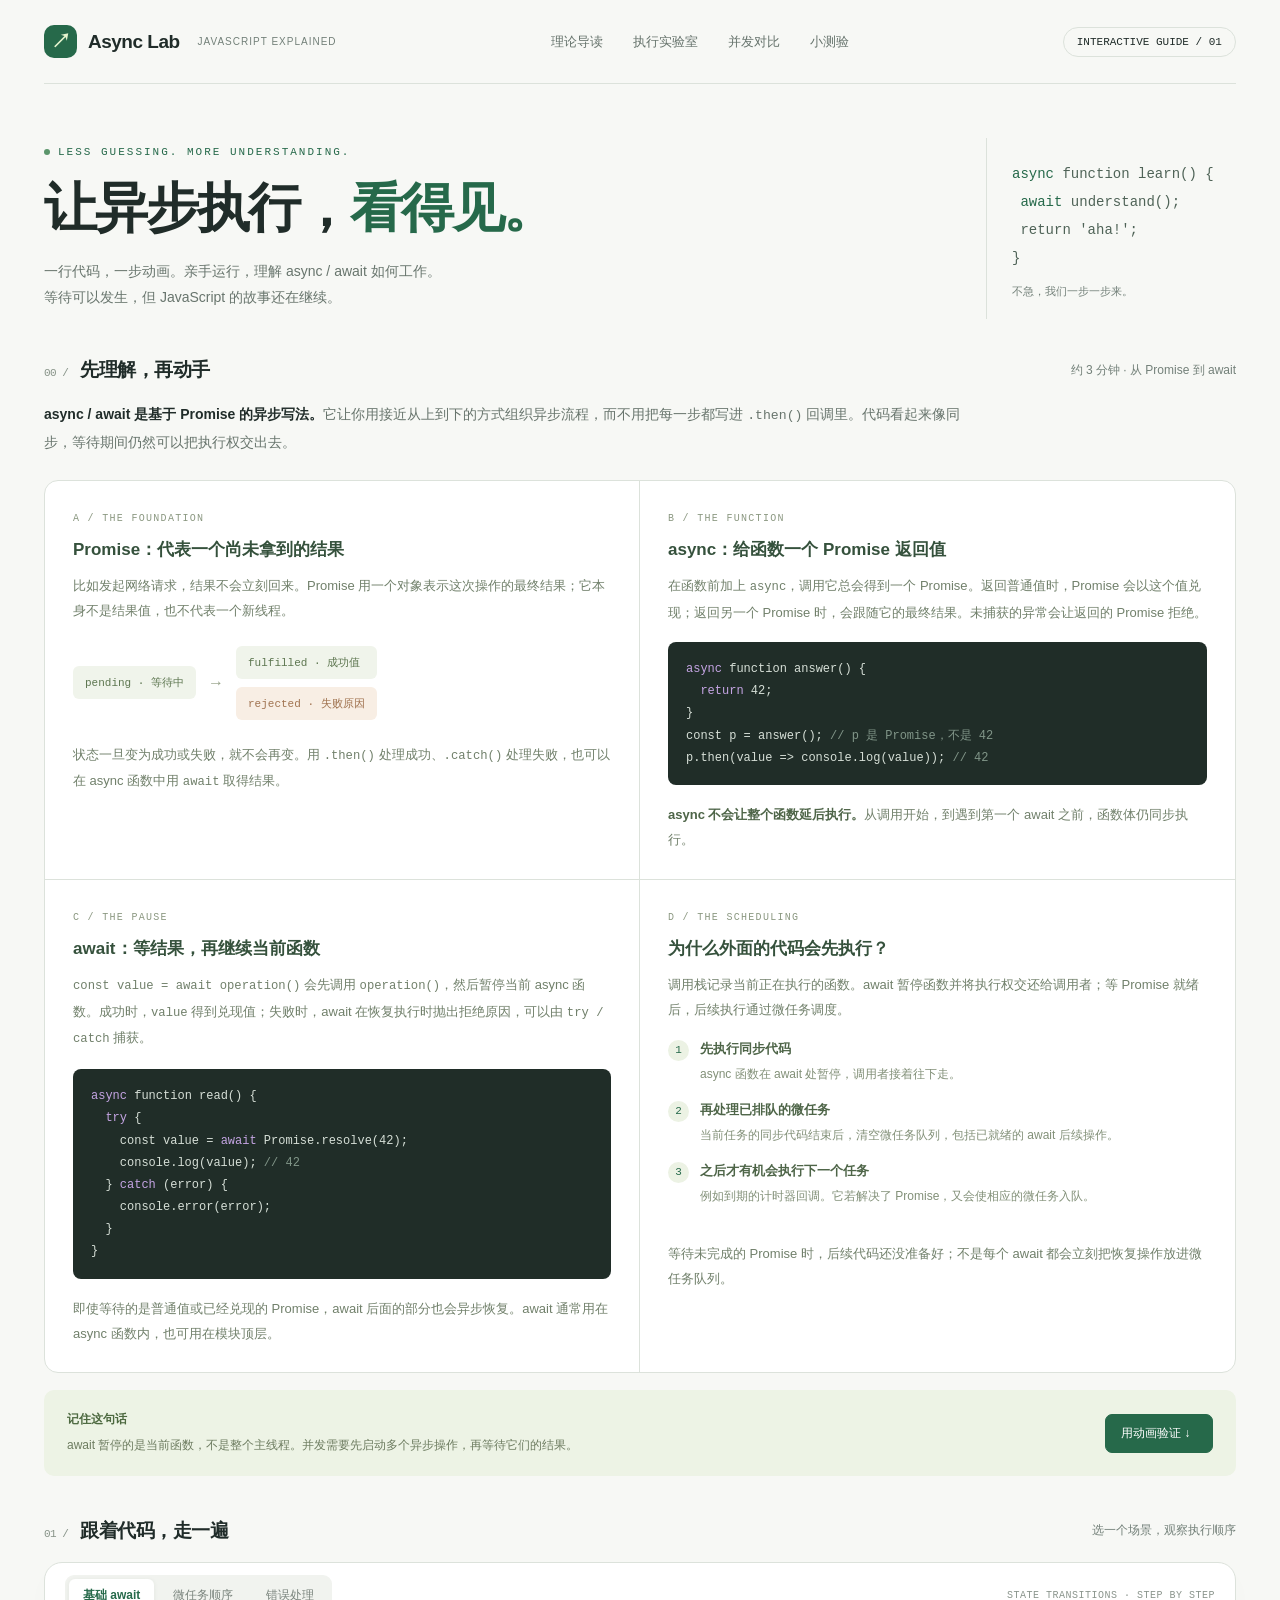
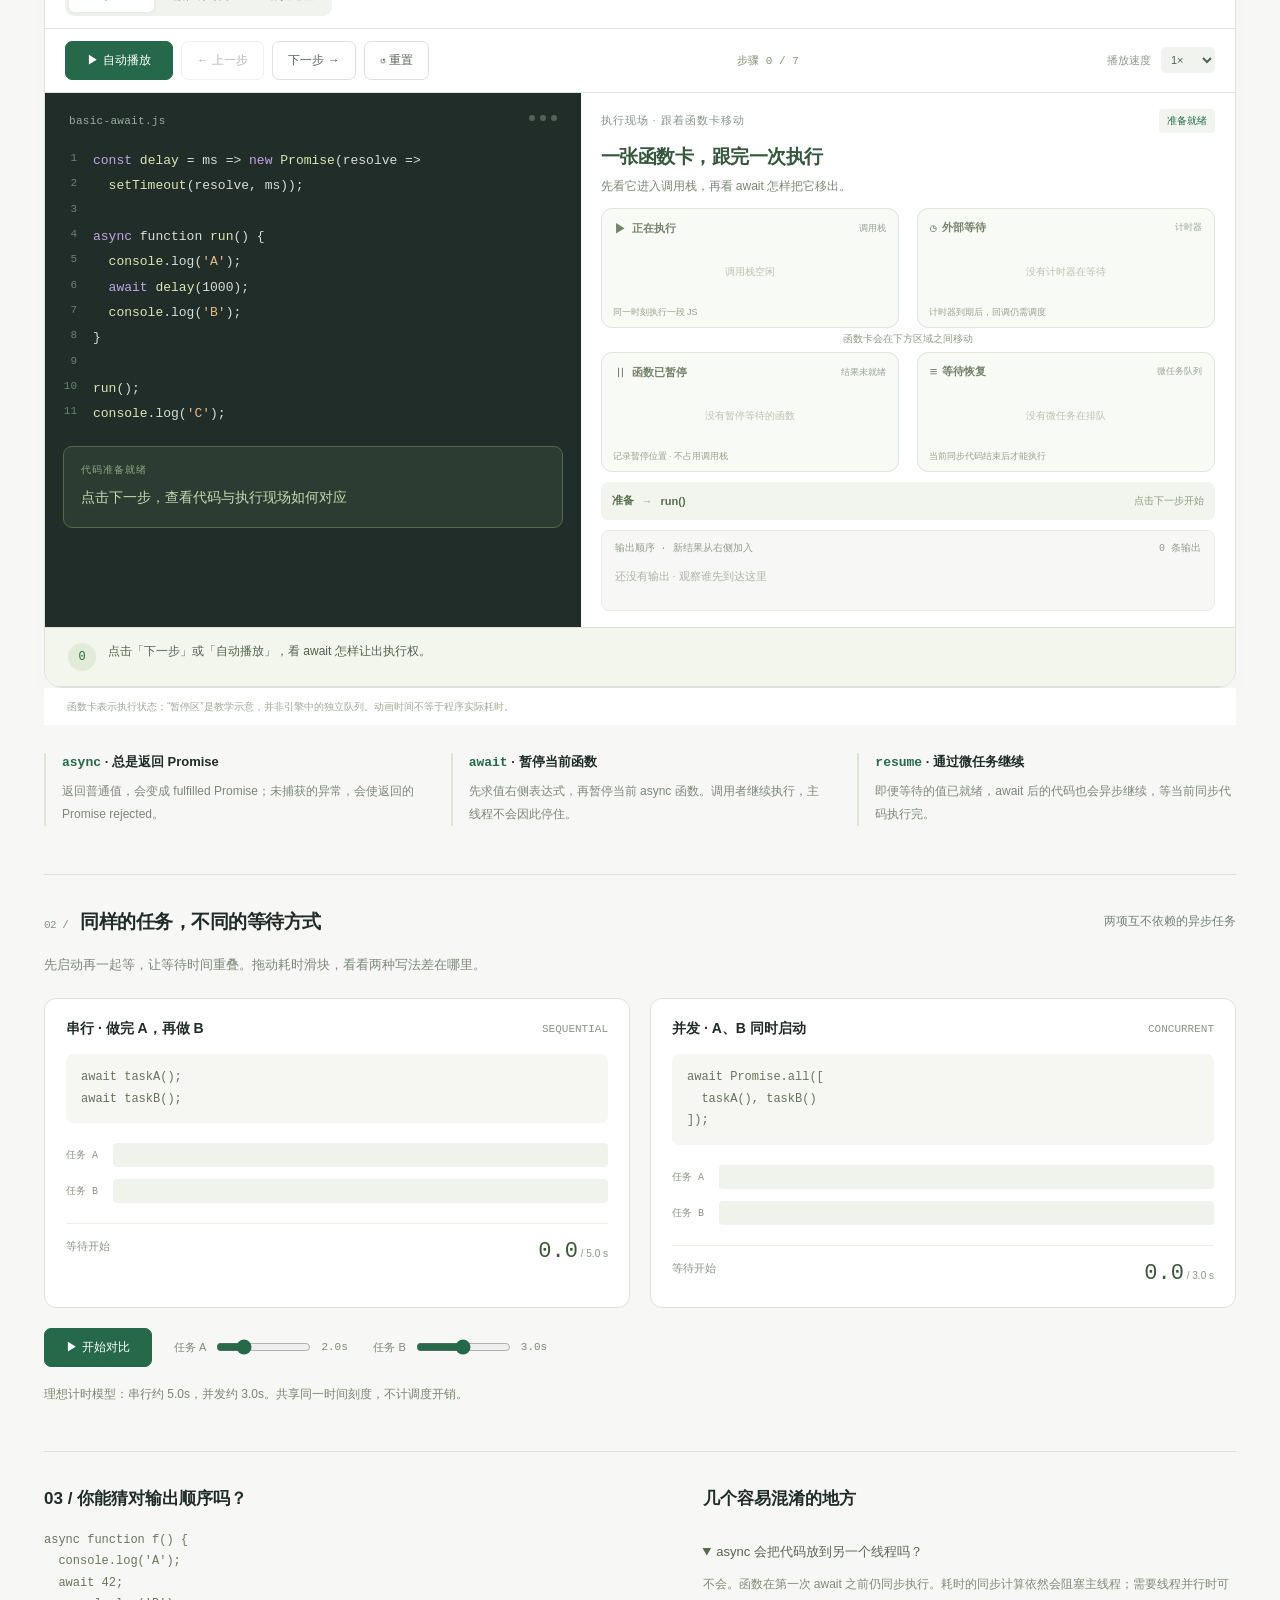
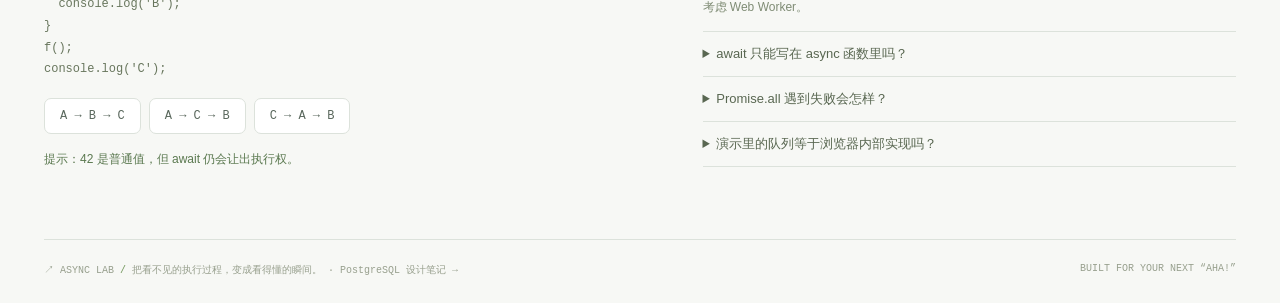
==== commit 3bff87a0: "Add PostgreSQL design notes page New static page at /postgres-skills/ distilling the rules from popu" ====
--- a/index.html
+++ b/index.html
@@ -65,7 +65,7 @@
 <div class="concepts"><article class="concept"><h3><code>async</code> · 总是返回 Promise</h3><p>返回普通值，会变成 fulfilled Promise；未捕获的异常，会使返回的 Promise rejected。</p></article><article class="concept"><h3><code>await</code> · 暂停当前函数</h3><p>先求值右侧表达式，再暂停当前 async 函数。调用者继续执行，主线程不会因此停住。</p></article><article class="concept"><h3><code>resume</code> · 通过微任务继续</h3><p>即便等待的值已就绪，await 后的代码也会异步继续，等当前同步代码执行完。</p></article></div></section>
 <section class="concurrency" id="concurrency"><div class="section-head"><h2><span>02 /</span>同样的任务，不同的等待方式</h2><span>两项互不依赖的异步任务</span></div><p class="section-desc">先启动再一起等，让等待时间重叠。拖动耗时滑块，看看两种写法差在哪里。</p><div class="compare"><article class="compare-card"><div class="compare-title"><h3>串行 · 做完 A，再做 B</h3><small>SEQUENTIAL</small></div><div class="snippet">await taskA();<br>await taskB();</div><div class="track-row"><span>任务 A</span><div class="track"><div class="bar" id="sa"></div></div></div><div class="track-row"><span>任务 B</span><div class="track"><div class="bar b" id="sb"></div></div></div><div class="compare-bottom"><span id="seq-state">等待开始</span><span><strong id="seq-time">0.0</strong><small> / <span id="seq-total">5.0</span> s</small></span></div></article><article class="compare-card"><div class="compare-title"><h3>并发 · A、B 同时启动</h3><small>CONCURRENT</small></div><div class="snippet">await Promise.all([<br>&nbsp; taskA(), taskB()<br>]);</div><div class="track-row"><span>任务 A</span><div class="track"><div class="bar" id="pa"></div></div></div><div class="track-row"><span>任务 B</span><div class="track"><div class="bar b" id="pb"></div></div></div><div class="compare-bottom"><span id="par-state">等待开始</span><span><strong id="par-time">0.0</strong><small> / <span id="par-total">3.0</span> s</small></span></div></article></div><div class="race-controls"><button class="btn primary" id="race">▶ 开始对比</button><label class="range-control">任务 A <input id="time-a" type="range" min="1" max="5" value="2" step=".5"><output id="out-a">2.0s</output></label><label class="range-control">任务 B <input id="time-b" type="range" min="1" max="5" value="3" step=".5"><output id="out-b">3.0s</output></label></div><p class="race-note" id="race-note">理想计时模型：串行约 5.0s，并发约 3.0s。共享同一时间刻度，不计调度开销。</p></section>
 <section class="bottom-grid" id="challenge"><div><h2>03 / 你能猜对输出顺序吗？</h2><div class="quiz-code">async function f() {<br>&nbsp; console.log('A');<br>&nbsp; await 42;<br>&nbsp; console.log('B');<br>}<br>f();<br>console.log('C');</div><div class="quiz-options" role="group" aria-label="选择输出顺序"><button class="btn" data-answer="ABC">A → B → C</button><button class="btn" data-answer="ACB">A → C → B</button><button class="btn" data-answer="CAB">C → A → B</button></div><div class="feedback" id="feedback" aria-live="polite">提示：42 是普通值，但 await 仍会让出执行权。</div></div><div><h2>几个容易混淆的地方</h2><details open><summary>async 会把代码放到另一个线程吗？</summary><p>不会。函数在第一次 await 之前仍同步执行。耗时的同步计算依然会阻塞主线程；需要线程并行时可考虑 Web Worker。</p></details><details><summary>await 只能写在 async 函数里吗？</summary><p>通常写在 async 函数中。JavaScript 模块还支持顶层 await；普通脚本顶层不能直接使用。</p></details><details><summary>Promise.all 遇到失败会怎样？</summary><p>任意一项拒绝，组合 Promise 就会拒绝，但不会自动取消其他已启动的任务。需要收集全部结果时，可使用 Promise.allSettled。</p></details><details><summary>演示里的队列等于浏览器内部实现吗？</summary><p>这里使用简化的教学快照：展示与当前示例相关的调用、等待和微任务。计时器回调属于任务；它解决 Promise 后，await 的后续部分才以微任务恢复。</p></details></div></section>
-</main><footer><span>↗ ASYNC LAB <span class="footer-dot"> / </span> 把看不见的执行过程，变成看得懂的瞬间。</span><span>BUILT FOR YOUR NEXT “AHA!”</span></footer></div>
+</main><footer><span>↗ ASYNC LAB <span class="footer-dot"> / </span> 把看不见的执行过程，变成看得懂的瞬间。 <a href="postgres-skills/">· PostgreSQL 设计笔记 →</a></span><span>BUILT FOR YOUR NEXT “AHA!”</span></footer></div>
 <script>
 const $=id=>document.getElementById(id);
 const scenes={
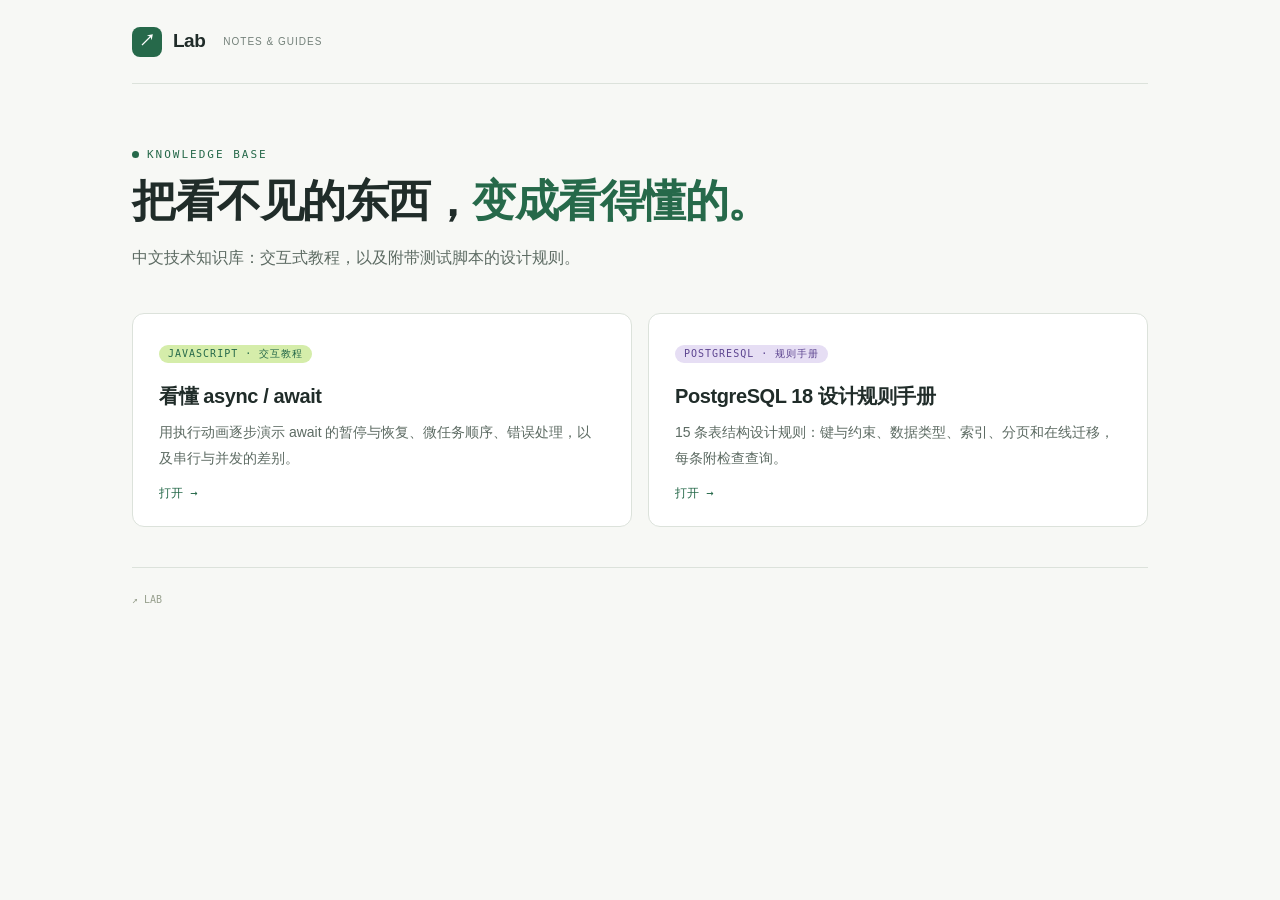
==== commit c12922d3: "Restructure repo into a knowledge base - Root index.html is now a topic directory; brand renamed fro" ====
--- a/index.html
+++ b/index.html
@@ -2,202 +2,59 @@
 <html lang="zh-CN">
 <head>
 <meta charset="UTF-8"><meta name="viewport" content="width=device-width,initial-scale=1">
-<title>Async Lab — 看见 JavaScript 的执行顺序</title>
-<meta name="description" content="交互式理解 JavaScript async / await：逐步执行、微任务、串行与并发、错误处理。">
+<title>Lab — 技术笔记与交互教程</title>
+<meta name="description" content="中文技术知识库：交互教程与可复测的设计规则。">
 <style>
-:root{--bg:#f7f8f5;--ink:#202c29;--muted:#738079;--line:#dce2db;--green:#26694a;--lime:#d5edaa;--orange:#d7814f;--purple:#9275c1;--mono:ui-monospace,SFMono-Regular,Consolas,monospace}*{box-sizing:border-box}html{scroll-behavior:smooth}body{margin:0;background:var(--bg);color:var(--ink);font-family:Inter,-apple-system,BlinkMacSystemFont,"PingFang SC","Microsoft YaHei",sans-serif}button,select{font:inherit}button,a,select,input{touch-action:manipulation}button{cursor:pointer}button:disabled{cursor:default;opacity:.45}button:focus-visible,a:focus-visible,select:focus-visible,input:focus-visible{outline:3px solid var(--orange);outline-offset:4px}a{color:inherit;text-decoration:none}.shell{max-width:1280px;margin:auto;padding:0 44px}header{height:84px;display:flex;align-items:center;justify-content:space-between;border-bottom:1px solid var(--line)}.brand{display:flex;align-items:center;gap:11px;font-size:19px;font-weight:750;letter-spacing:-.5px}.mark{background:var(--green);color:#e5f5cf;width:33px;height:33px;border-radius:10px;display:grid;place-items:center;font-family:var(--mono);font-size:20px}.brand small{font-size:10px;letter-spacing:1px;color:var(--muted);font-weight:500;margin-left:7px}nav{display:flex;gap:30px;font-size:13px;color:#66736c}nav a:hover{color:var(--green)}.nav-tag{border:1px solid var(--line);border-radius:25px;padding:8px 13px;font:11px var(--mono)}.hero{display:flex;justify-content:space-between;align-items:center;gap:45px;padding:54px 0 38px}.eyebrow{font:11px var(--mono);letter-spacing:2px;color:var(--green);display:flex;gap:8px;align-items:center}.dot{width:6px;height:6px;border-radius:100%;background:#5b956b;display:inline-block}.hero h1{font-size:clamp(32px,4.2vw,53px);line-height:1.24;letter-spacing:-2px;margin:17px 0}.hero h1 em{font-style:normal;color:var(--green)}.hero p{color:#68756d;font-size:14px;line-height:1.9;margin:0}.hero-side{width:250px;flex-shrink:0;padding:22px 0 20px 25px;border-left:1px solid var(--line)}.hero-side code{display:block;font:14px/2 var(--mono);color:#4f6357}.hero-side span{color:var(--green)}.hero-side small{display:block;color:var(--muted);font-size:11px;margin-top:12px}.section-head{display:flex;align-items:center;justify-content:space-between;gap:15px;margin-bottom:18px}.section-head h2{font-size:19px;letter-spacing:-.5px;margin:0}.section-head h2 span{font:11px var(--mono);color:#879388;margin-right:12px}.section-head>span{color:var(--muted);font-size:12px}.lab{background:#fff;border:1px solid var(--line);border-radius:18px;overflow:hidden;box-shadow:0 10px 30px #24372b04}.lab-toolbar{padding:15px 22px;display:flex;align-items:center;justify-content:space-between;border-bottom:1px solid var(--line);gap:12px}.tabs{display:flex;gap:5px;background:#f1f3ef;border-radius:9px;padding:4px}.tab{border:0;color:#7a847d;font-size:12px;background:none;padding:8px 14px;border-radius:6px}.tab[aria-selected="true"]{color:var(--green);background:white;box-shadow:0 1px 5px #24372b12;font-weight:650}.demo-label{font:10px var(--mono);color:#8b958d;letter-spacing:.5px}.lab-grid{display:grid;grid-template-columns:1fr 1fr;min-height:360px}.code-panel{background:#202d28;padding:22px 0 26px;color:#d6dfd7;min-width:0}.panel-title{font:11px var(--mono);letter-spacing:.3px;display:flex;justify-content:space-between;padding:0 24px;margin-bottom:21px;color:#9baea1}.lights{display:flex;gap:5px}.lights i{width:6px;height:6px;background:#536358;border-radius:50%}.code{font:13px/1.95 var(--mono);white-space:pre;overflow-x:auto}.code-line{display:flex;min-height:25px;padding-right:14px;border-left:3px solid transparent;transition:background .2s}.code-line.active{background:#4e6d4b55;border-left-color:var(--lime)}.num{width:45px;flex-shrink:0;text-align:right;padding-right:16px;color:#6c8374;font-size:11px;user-select:none}.kw{color:#c4a4e3}.fn{color:#d8e7b4}.str{color:#e6b989}.comment{color:#809588}.stage{padding:22px 25px;display:flex;flex-direction:column;gap:20px}.stage-title{display:flex;justify-content:space-between;align-items:center;font-size:11px;color:#87938a;letter-spacing:1px}.status{background:#f1f5ee;color:var(--green);padding:5px 8px;border-radius:4px;font-size:10px;letter-spacing:0}.lanes{display:grid;grid-template-columns:1fr 1fr 1fr;gap:9px;min-height:114px}.lane{background:#f7f8f5;border:1px solid #e8ece5;border-radius:8px;padding:11px 8px;min-width:0}.lane-title{font-size:10px;color:#89958b;margin-bottom:10px;display:flex;align-items:center;gap:5px}.lane-title i{width:5px;height:5px;border-radius:50%;background:var(--green)}.lane:nth-child(2) i{background:var(--orange)}.lane:nth-child(3) i{background:var(--purple)}.token{padding:9px 4px;text-align:center;border-radius:5px;background:#e2edd9;color:#37603d;font:11px var(--mono);animation:arrive .25s ease}.lane:nth-child(2) .token{background:#f6e8dc;color:#99623d}.lane:nth-child(3) .token{background:#eee7f6;color:#7d5ba1}.empty{font-size:11px;text-align:center;color:#bdc6bc;padding-top:8px}.console{background:#f7f8f5;border:1px solid #e8ece5;border-radius:8px;flex:1;padding:12px 14px;min-height:108px}.console-head{font:10px var(--mono);color:#929d92;margin-bottom:8px;display:flex;justify-content:space-between}.logs{display:flex;gap:10px;flex-wrap:wrap;align-items:center;min-height:32px}.log{font:18px var(--mono);background:#fff;border:1px solid #e2e8de;padding:6px 12px;border-radius:6px;animation:arrive .2s}.log b{font:9px var(--mono);color:#99a293;display:block;margin-bottom:2px}.placeholder{font-size:11px;color:#abb4a7}.explanation{display:flex;align-items:center;gap:12px;background:#f2f6ed;border-top:1px solid var(--line);border-bottom:1px solid var(--line);padding:16px 23px;min-height:72px}.stepnum{background:#e1ebd8;border-radius:50%;width:28px;height:28px;display:grid;place-items:center;font:12px var(--mono);flex-shrink:0;color:var(--green)}.explanation p{font-size:12px;line-height:1.7;margin:0;color:#53634e}.controls{padding:17px 22px;display:flex;align-items:center;justify-content:space-between;gap:15px}.buttons{display:flex;gap:8px}.btn{border:1px solid var(--line);border-radius:7px;background:white;padding:10px 15px;font-size:12px;color:#59675c}.btn.primary{background:var(--green);border-color:var(--green);color:white;min-width:102px}.btn:hover{filter:brightness(.96)}.speed{display:flex;gap:10px;align-items:center;font-size:11px;color:#8e998e}.speed select{border:0;background:#f1f4ee;padding:6px;border-radius:5px;color:#53644f}.progress{display:flex;gap:4px}.progress i{width:17px;height:3px;border-radius:2px;background:#e5eadf}.progress i.done{background:#699059}.concepts{display:grid;grid-template-columns:repeat(3,1fr);gap:28px;padding:28px 0 48px}.concept{border-left:2px solid #dde5d7;padding-left:16px}.concept h3{font-size:13px;margin:0 0 9px}.concept h3 code{color:var(--green);font-family:var(--mono)}.concept p{font-size:12px;line-height:1.9;color:#7d877c;margin:0}.concurrency{padding:34px 0 45px;border-top:1px solid var(--line)}.section-desc{font-size:13px;color:#7c887b;line-height:1.8;margin:12px 0 22px}.compare{display:grid;grid-template-columns:1fr 1fr;gap:20px}.compare-card{border:1px solid var(--line);border-radius:12px;background:#fff;padding:21px}.compare-title{display:flex;align-items:center;justify-content:space-between}.compare-title h3{font-size:14px;margin:0}.compare-title small{font:11px var(--mono);color:#8b9684}.snippet{font:12px/1.8 var(--mono);background:#f6f7f3;border-radius:7px;padding:13px 15px;color:#66745c;margin:16px 0 20px;min-height:69px}.track-row{display:flex;align-items:center;gap:12px;margin:12px 0;font:10px var(--mono);color:#8c9585}.track-row>span{width:35px}.track{height:24px;flex:1;background:#f0f3ec;border-radius:4px;position:relative;overflow:hidden}.bar{position:absolute;height:100%;background:#c6dcb2;min-width:0;border-radius:4px;display:flex;align-items:center;padding-left:0;color:#3f6632;font:10px var(--mono)}.bar.b{background:#e9d4b6;color:#956f36}.compare-bottom{display:flex;justify-content:space-between;border-top:1px solid #edf0e7;padding-top:15px;margin-top:20px;font-size:11px;color:#8b9585}.compare-bottom strong{font:22px var(--mono);color:#3b5937}.compare-bottom small{font-size:10px}.race-controls{display:flex;align-items:center;gap:22px;margin:20px 0 0}.range-control{display:flex;align-items:center;gap:8px;font-size:11px;color:#7f897a}.range-control input{width:95px;accent-color:var(--green)}.range-control output{font:11px var(--mono);width:30px}.race-note{font-size:12px;color:#78876d;margin:17px 0 0;line-height:1.8;min-height:22px}.bottom-grid{display:grid;grid-template-columns:1.15fr 1fr;gap:45px;padding:35px 0 45px;border-top:1px solid var(--line)}.bottom-grid h2{font-size:17px;margin:0 0 20px}.quiz-options{display:flex;gap:8px;margin-top:17px}.quiz-options button{font-family:var(--mono)}.quiz-options button.selected{border-color:var(--green);background:#e9f0df;color:var(--green)}.quiz-code{font:12px/1.8 var(--mono);color:#68765d}.feedback{font-size:12px;line-height:1.8;color:#5b7950;min-height:45px;margin-top:15px}details{padding:13px 0;border-bottom:1px solid var(--line)}summary{cursor:pointer;font-size:13px;color:#596751}details p{font-size:12px;line-height:1.9;color:#7f8c75;margin-bottom:0}footer{border-top:1px solid var(--line);padding:23px 0 30px;display:flex;justify-content:space-between;color:#98a08e;font-size:10px;font-family:var(--mono)}.footer-dot{color:#71975b} @keyframes arrive{from{opacity:0;transform:translateY(5px)}to{opacity:1;transform:translateY(0)}}@media(prefers-reduced-motion:reduce){*{animation:none!important;scroll-behavior:auto!important;transition:none!important}}@media(max-width:850px){.shell{padding:0 24px}.hero{padding-top:38px}.hero-side{display:none}.lab-grid{grid-template-columns:1fr}.code-panel{min-height:310px}.concepts{gap:18px}.demo-label{display:none}.bottom-grid{gap:25px}.race-controls{flex-wrap:wrap}.progress{display:none}}@media(max-width:560px){.shell{padding:0 16px}header{height:68px}.brand small,.nav-tag{display:none}nav{gap:15px;font-size:11px}.hero{padding:32px 0}.hero h1{font-size:36px}.hero p{font-size:12px}.section-head>span{display:none}.lab-toolbar{padding:12px}.tab{padding:8px 10px}.stage{padding:18px 15px}.controls{padding:14px 12px;flex-wrap:wrap}.speed{margin-left:auto}.btn{padding:10px 12px}.concepts{grid-template-columns:1fr;padding:25px 0 32px;gap:20px}.compare,.bottom-grid{grid-template-columns:1fr}.compare-card{padding:18px}.bottom-grid{gap:25px}.section-head h2{font-size:17px}.race-controls{gap:15px}.race-controls>.btn{width:100%}.range-control input{width:75px}.code{font-size:11.5px}.num{width:33px;padding-right:10px}footer{gap:20px;line-height:1.7}}
-.theory{padding:0 0 42px;scroll-margin-top:24px}.theory-intro{font-size:14px;line-height:1.95;color:#68756d;max-width:930px;margin:0 0 24px}.theory-intro strong{color:var(--ink);font-weight:600}.theory code{font-family:var(--mono);font-size:.94em}.theory-grid{display:grid;grid-template-columns:1fr 1fr;border:1px solid var(--line);border-radius:14px;overflow:hidden;background:#fff}.theory-item{padding:26px 28px;min-width:0}.theory-item:nth-child(odd){border-right:1px solid var(--line)}.theory-item:nth-child(-n+2){border-bottom:1px solid var(--line)}.theory-index{font:10px var(--mono);letter-spacing:1.3px;color:#8b9881}.theory-item h3{font-size:17px;margin:13px 0 12px;color:#35513c}.theory-item p{font-size:13px;line-height:1.95;color:#71806b;margin:10px 0 0}.theory-item strong{color:#4e6548;font-weight:600}.theory-item pre{font:12px/1.85 var(--mono);padding:16px 18px;background:#202d28;color:#d6dfd7;border-radius:8px;overflow-x:auto;margin:17px 0}.theory-item pre code{font-size:inherit}.promise-flow{display:flex;gap:12px;align-items:center;margin:22px 0;color:#95a188}.promise-flow code{display:block;padding:9px 12px;background:#f0f4eb;border-radius:6px;color:#5d7650;font-size:11px}.promise-flow>div{display:grid;gap:8px}.promise-flow>div code:last-child{color:#a07350;background:#f8eee4}.theory-order{list-style:none;counter-reset:theory;padding:0;margin:18px 0}.theory-order li{counter-increment:theory;position:relative;padding:0 0 15px 32px;font-size:13px}.theory-order li:before{content:counter(theory);position:absolute;left:0;top:0;background:#ecf2e4;color:var(--green);border-radius:50%;width:21px;height:21px;text-align:center;font:11px/21px var(--mono)}.theory-order span{display:block;color:#829078;font-size:12px;line-height:1.9;margin-top:5px}.theory-takeaway{display:flex;align-items:center;justify-content:space-between;gap:22px;margin-top:17px;background:#edf3e5;border-radius:10px;padding:19px 23px}.theory-takeaway strong{font-size:12px;color:#4d6940}.theory-takeaway p{font-size:12px;line-height:1.8;color:#6d7c60;margin:7px 0 0}.theory-takeaway a{flex-shrink:0;white-space:nowrap}#playground{scroll-margin-top:24px}@media(max-width:1050px){.nav-tag{display:none}}@media(max-width:700px){.theory-grid{grid-template-columns:1fr}.theory-item{padding:22px 20px}.theory-item:nth-child(odd){border-right:0}.theory-item:not(:last-child){border-bottom:1px solid var(--line)}.theory-takeaway{align-items:flex-start;flex-direction:column}.theory-intro{font-size:13px}.theory-item h3{font-size:16px}}@media(max-width:560px){header{height:auto;min-height:68px;flex-wrap:wrap;gap:15px;padding:18px 0}nav{width:100%;justify-content:space-between}.theory-item pre{font-size:11px;padding:12px}.promise-flow{gap:8px}.promise-flow code{padding:8px;font-size:10px}}
-
-.lab-grid{grid-template-columns:minmax(0,.9fr) minmax(0,1.1fr)}.code-panel{position:relative}.code-focus{margin:28px 18px 0;padding:16px 17px;background:#2d3c32;border:1px solid #536b48;border-radius:9px;color:#c4d9b1}.code-focus small{display:block;font:10px var(--mono);letter-spacing:1px;color:#8fa983;margin-bottom:9px}.code-focus code{white-space:pre-wrap;overflow-wrap:anywhere;font:14px/1.8 var(--mono)}.code-line.active{background:#5f815b66;border-left-color:#d5edaa}.code-line.active .num{color:#e6f4cf;font-weight:800}.code-line.active .num:before{content:'› ';color:#d5edaa}.code-line.parked{background:#b9844221;border-left-color:#ce995d}.code-line.skipped{opacity:.4;text-decoration:line-through}.code-bookmark{display:flex;gap:8px;align-items:center;margin:14px 19px 0;color:#dcb481;font:11px/1.7 var(--mono);min-height:36px}.stage{padding:20px;gap:13px;min-width:0}.stage-story{min-height:69px}.stage-story strong{font-size:19px;line-height:1.45;display:block;letter-spacing:-.5px;color:#35573c}.stage-story p{font-size:12px;line-height:1.7;margin:6px 0 0;color:#7a8774}.execution-board{position:relative;display:grid;grid-template-columns:1fr 1fr;grid-template-rows:145px 145px;gap:28px 18px}.station{border:1px solid #e0e6db;background:#f8faf5;border-radius:11px;padding:11px 12px;position:relative;transition:background .25s,border-color .25s,box-shadow .25s;min-width:0}.station-heading{display:flex;align-items:center;gap:5px;flex-wrap:wrap;font-size:11px;color:#74836b}.station-heading>span{font-size:13px}.station-heading strong{font-weight:650}.station-heading small{font-size:9px;color:#9aa490;margin-left:auto}.station-slot{position:absolute;left:11px;right:11px;top:49px;font-size:11px}.station-footer{position:absolute;left:11px;right:8px;bottom:10px;font-size:9px;line-height:1.5;color:#98a18f}.board-empty{display:block;padding:13px 0;color:#bbc2b3;font-size:10px;text-align:center}.station.active{border-color:#78a563;background:#eef6e6;box-shadow:0 0 0 2px #e0edda}.station-park.active{border-color:#d5a16b;background:#fff6ea;box-shadow:0 0 0 2px #f5e8d6}.station-queue.active{border-color:#ac8dc6;background:#f7f2fb;box-shadow:0 0 0 2px #ece2f3}.station-timer.active{border-color:#d1b187;background:#fcf7ee;box-shadow:none}.function-card{position:absolute;left:11px;top:49px;width:calc(50% - 31px);min-height:57px;background:#2c6946;border:1px solid #23583a;border-radius:8px;box-shadow:0 5px 12px #203f251a;z-index:2;display:flex;align-items:center;gap:9px;padding:9px 10px;color:#fff;opacity:0;transition:left .62s cubic-bezier(.22,.8,.3,1),top .62s cubic-bezier(.22,.8,.3,1),background .3s,opacity .2s;pointer-events:none}.card-symbol{font-size:20px;line-height:1}.function-card strong{font:600 14px var(--mono);display:block}.function-card small{font-size:10px;line-height:1.5;display:block;margin-top:5px;color:#d4e5ca}.execution-board[data-position="run"] .function-card{opacity:1}.execution-board[data-position="park"] .function-card{opacity:1;top:222px;background:#b57b39;border-color:#a06d34}.execution-board[data-position="park"] .function-card small{color:#fff0d8}.execution-board[data-position="queue"] .function-card{opacity:1;top:222px;left:calc(50% + 20px);background:#80609e;border-color:#70528d}.execution-board[data-position="queue"] .function-card small{color:#eee1fc}.board-actor{border-radius:7px;border:1px solid #ccdcbc;background:#e3efda;color:#4b6b38;min-height:57px;padding:9px 10px;font:12px/1.5 var(--mono);display:flex;align-items:center;gap:8px}.board-actor small{display:block;font:9px/1.5 var(--mono);color:#8a9e7b}.timer-actor{background:#f6ead5;border-color:#e9d8ba;color:#997043;display:block;text-align:center}.timer-actor small{color:#ab906b}.queue-next{position:absolute;top:107px;left:11px;font:9px var(--mono);color:#9778b2;z-index:3}.station-queue:has(.queue-next) .station-footer{display:none}.handoff-label{position:absolute;top:148px;left:8px;right:8px;line-height:22px;text-align:center;font:10px/22px var(--mono);color:#8d9e82;white-space:nowrap}.execution-board[data-position="park"] .handoff-label{color:#ae793c}.execution-board[data-position="queue"] .handoff-label{color:#85619e}.route{display:flex;gap:8px;align-items:center;flex-wrap:wrap;min-height:38px;background:#f1f5ed;border-radius:7px;padding:9px 11px;font-size:11px;color:#586f49}.route b{color:#98ac87}.route span{font-weight:600}.route small{font-size:10px;color:#8b9c7f;margin-left:auto}.console{min-height:96px;flex:none}.logs{gap:6px}.log{font-size:16px;animation:none;position:relative;transition:opacity .2s}.log.fresh{animation:output-in .55s cubic-bezier(.2,.7,.3,1);border-color:#8caf6e;background:#edf5e2}.log+.log:before{content:'→';position:absolute;left:-9px;top:17px;font-size:9px;color:#b7c5a7}.logs{column-gap:12px}.model-note{font-size:10px;line-height:1.7;color:#a0a995;margin:0}.step-counter{font:11px var(--mono);color:#859578;white-space:nowrap}.progress{display:none}.controls{flex-wrap:wrap}.buttons{flex-wrap:wrap}.btn.primary{min-width:108px}.station .token{animation:none}.station-run.running .station-heading>span{color:#4e8a37}.lab[data-playing="true"] .station-run.running .station-heading>span{animation:live-pulse 1s ease-in-out infinite}.lab[data-playing="false"] .station-run.running .station-heading>span{animation:none}.explanation{align-items:flex-start}.stepnum{margin-top:2px}.scene-help{font-size:11px;color:#9aab90;padding:0 23px 12px;margin:0;background:#fff}.focus-line-label{font:10px var(--mono);color:#a0b68d;float:right}.stage[data-rewind="true"] .function-card{transition:none}@keyframes output-in{from{opacity:0;transform:translateX(18px) scale(.75)}to{opacity:1;transform:translateX(0) scale(1)}}@keyframes live-pulse{50%{opacity:.35}}@media(max-width:1000px){.lab-grid{grid-template-columns:1fr}.code-panel{min-height:0;padding-bottom:19px}.code{font-size:12px;line-height:1.8}.code-focus{margin-top:17px}.stage{padding:22px}.stage-story{min-height:0}.execution-board{grid-template-rows:145px 145px}.code-bookmark{min-height:0}.code-focus code{font-size:12px}.controls{gap:12px}.step-counter{margin-left:auto}}@media(max-width:560px){.stage{padding:17px 12px;gap:13px}.stage-story strong{font-size:17px}.station{padding:10px 8px}.station-heading{font-size:10px;gap:4px}.station-heading small{display:none}.station-footer{font-size:8px;left:8px}.function-card{padding:8px 7px;gap:5px}.function-card strong{font-size:12px}.function-card small{font-size:9px}.card-symbol{font-size:17px}.board-actor{font-size:10px;padding:8px 6px}.route small{width:100%;margin-left:0}.controls .buttons{width:100%}.controls .btn{padding:9px 11px;font-size:11px}.controls .btn.primary{min-width:100px}.step-counter{margin-left:0}.stage-title{font-size:10px}.model-note{font-size:9px}.code-focus{margin:15px 12px 0}.code-bookmark{margin-left:13px}.logs{row-gap:8px}}
-
-.controls{border-bottom:1px solid var(--line);padding:12px 20px;background:#fff}.lab-toolbar{padding:12px 20px}.stage{gap:10px;padding:16px 20px}.stage-story{min-height:55px}.execution-board{grid-template-rows:120px 120px;gap:24px 18px}.station-slot{top:43px}.function-card{top:43px;min-height:49px;padding-top:6px;padding-bottom:6px}.execution-board[data-position="park"] .function-card,.execution-board[data-position="queue"] .function-card{top:187px}.board-actor{min-height:49px;padding-top:6px;padding-bottom:6px}.station-footer{bottom:7px}.queue-next{top:97px}.handoff-label{top:121px}.console{min-height:81px;padding:10px 13px}.console-head{margin-bottom:6px}.model-note{padding:10px 23px;background:#fff}.stage-code{display:none}.code-panel{padding-bottom:20px}.code-focus{margin-top:19px}.explanation{min-height:60px;padding:13px 23px}@media(max-width:1000px){.lab-grid{display:flex;flex-direction:column}.stage{order:0}.code-panel{order:1}.stage-code{display:block;background:#22332a;color:#e2edcf;padding:10px 13px;border-radius:7px;font:12px/1.7 var(--mono);overflow-wrap:anywhere}.stage-code small{color:#97b687;margin-right:9px;font-size:10px}.code-panel .code-focus,.code-panel .code-bookmark{display:none}.stage-story{min-height:0}.stage{padding:16px 20px}.controls{position:sticky;top:0;z-index:5}}@media(max-width:560px){.stage{padding:15px 12px}.controls{padding:12px}.lab-toolbar{padding:10px 12px}.controls .buttons{gap:6px}.stage-code{font-size:11px}.stage-story p{font-size:11px}.board-empty{font-size:9px}.model-note{padding:10px 14px}.stage-title{letter-spacing:.4px}}
-
+:root{--bg:#f7f8f5;--ink:#202c29;--muted:#738079;--line:#dce2db;--green:#26694a;--lime:#d5edaa;--purple:#9275c1;--mono:ui-monospace,SFMono-Regular,Consolas,monospace}
+*{box-sizing:border-box}
+body{margin:0;background:var(--bg);color:var(--ink);font-family:Inter,-apple-system,BlinkMacSystemFont,"PingFang SC","Microsoft YaHei",sans-serif;line-height:1.8}
+.shell{max-width:1080px;margin:auto;padding:0 32px}
+header{height:84px;display:flex;align-items:center;border-bottom:1px solid var(--line)}
+.brand{display:flex;align-items:center;gap:11px;font-size:19px;font-weight:750;letter-spacing:-.5px;text-decoration:none;color:inherit}
+.mark{display:inline-grid;place-items:center;width:30px;height:30px;border-radius:8px;background:var(--green);color:#fff;font-size:16px}
+.brand small{font-size:10px;letter-spacing:1px;color:var(--muted);font-weight:500;margin-left:7px}
+.hero{padding:64px 0 40px}
+.eyebrow{font:11px var(--mono);letter-spacing:2px;color:var(--green);display:flex;gap:8px;align-items:center}
+.dot{width:7px;height:7px;border-radius:50%;background:var(--green)}
+h1{font-size:44px;line-height:1.2;letter-spacing:-1.5px;margin:14px 0 16px}
+h1 em{font-style:normal;color:var(--green)}
+.lead{max-width:680px;color:#5d6b63;font-size:16px;margin:0}
+.grid{display:grid;grid-template-columns:repeat(2,minmax(0,1fr));gap:16px;padding-bottom:40px}
+.card{display:block;background:#fff;border:1px solid var(--line);border-radius:12px;padding:24px 26px;text-decoration:none;color:inherit;transition:border-color .15s,transform .15s}
+.card:hover{border-color:var(--green);transform:translateY(-2px)}
+.tag{display:inline-block;font:10px var(--mono);letter-spacing:1px;color:var(--green);background:var(--lime);padding:2px 9px;border-radius:99px}
+.tag.v{background:#e6def4;color:#5d4590}
+.card h2{font-size:20px;letter-spacing:-.4px;margin:12px 0 6px}
+.card p{margin:0;color:#5d6b63;font-size:14px}
+.go{display:block;margin-top:14px;font:12px var(--mono);color:var(--green)}
+footer{border-top:1px solid var(--line);padding:23px 0 36px;color:#98a08e;font:10px/1.7 var(--mono)}
+@media(max-width:820px){.shell{padding:0 20px}.grid{grid-template-columns:1fr}h1{font-size:32px}}
+@media(prefers-reduced-motion:reduce){.card{transition:none}.card:hover{transform:none}}
 </style>
 </head>
 <body><div class="shell">
-<header><a class="brand" href="#"> <span class="mark">↗</span> Async Lab <small>JAVASCRIPT EXPLAINED</small></a><nav><a href="#theory">理论导读</a><a href="#playground">执行实验室</a><a href="#concurrency">并发对比</a><a href="#challenge">小测验</a></nav><span class="nav-tag">INTERACTIVE GUIDE / 01</span></header>
+<header><a class="brand" href="./"><span class="mark">↗</span> Lab <small>NOTES &amp; GUIDES</small></a></header>
 <main>
-<section class="hero"><div><div class="eyebrow"><span class="dot"></span> LESS GUESSING. MORE UNDERSTANDING.</div><h1>让异步执行，<em>看得见。</em></h1><p>一行代码，一步动画。亲手运行，理解 async / await 如何工作。<br>等待可以发生，但 JavaScript 的故事还在继续。</p></div><div class="hero-side"><code><span>async</span> function learn() {<br> &nbsp;<span>await</span> understand();<br> &nbsp;return 'aha!';<br>}</code><small>不急，我们一步一步来。</small></div></section>
-<section class="theory" id="theory" aria-labelledby="theory-title">
-<div class="section-head"><h2 id="theory-title"><span>00 /</span>先理解，再动手</h2><span>约 3 分钟 · 从 Promise 到 await</span></div>
-<p class="theory-intro"><strong>async / await 是基于 Promise 的异步写法。</strong>它让你用接近从上到下的方式组织异步流程，而不用把每一步都写进 <code>.then()</code> 回调里。代码看起来像同步，等待期间仍然可以把执行权交出去。</p>
-<div class="theory-grid">
-<article class="theory-item"><span class="theory-index">A / THE FOUNDATION</span><h3>Promise：代表一个尚未拿到的结果</h3><p>比如发起网络请求，结果不会立刻回来。Promise 用一个对象表示这次操作的最终结果；它本身不是结果值，也不代表一个新线程。</p><div class="promise-flow" aria-label="Promise 从 pending 变为 fulfilled 或 rejected"><code>pending · 等待中</code><span>→</span><div><code>fulfilled · 成功值</code><code>rejected · 失败原因</code></div></div><p>状态一旦变为成功或失败，就不会再变。用 <code>.then()</code> 处理成功、<code>.catch()</code> 处理失败，也可以在 async 函数中用 <code>await</code> 取得结果。</p></article>
-<article class="theory-item"><span class="theory-index">B / THE FUNCTION</span><h3>async：给函数一个 Promise 返回值</h3><p>在函数前加上 <code>async</code>，调用它总会得到一个 Promise。返回普通值时，Promise 会以这个值兑现；返回另一个 Promise 时，会跟随它的最终结果。未捕获的异常会让返回的 Promise 拒绝。</p><pre><code><span class="kw">async</span> function answer() {
-  <span class="kw">return</span> 42;
-}
-const p = answer(); <span class="comment">// p 是 Promise，不是 42</span>
-p.then(value => console.log(value)); <span class="comment">// 42</span></code></pre><p><strong>async 不会让整个函数延后执行。</strong>从调用开始，到遇到第一个 await 之前，函数体仍同步执行。</p></article>
-<article class="theory-item"><span class="theory-index">C / THE PAUSE</span><h3>await：等结果，再继续当前函数</h3><p><code>const value = await operation()</code> 会先调用 <code>operation()</code>，然后暂停当前 async 函数。成功时，<code>value</code> 得到兑现值；失败时，await 在恢复执行时抛出拒绝原因，可以由 <code>try / catch</code> 捕获。</p><pre><code><span class="kw">async</span> function read() {
-  <span class="kw">try</span> {
-    const value = <span class="kw">await</span> Promise.resolve(42);
-    console.log(value); <span class="comment">// 42</span>
-  } <span class="kw">catch</span> (error) {
-    console.error(error);
-  }
-}</code></pre><p>即使等待的是普通值或已经兑现的 Promise，await 后面的部分也会异步恢复。await 通常用在 async 函数内，也可用在模块顶层。</p></article>
-<article class="theory-item"><span class="theory-index">D / THE SCHEDULING</span><h3>为什么外面的代码会先执行？</h3><p>调用栈记录当前正在执行的函数。await 暂停函数并将执行权交还给调用者；等 Promise 就绪后，后续执行通过微任务调度。</p><ol class="theory-order"><li><strong>先执行同步代码</strong><span>async 函数在 await 处暂停，调用者接着往下走。</span></li><li><strong>再处理已排队的微任务</strong><span>当前任务的同步代码结束后，清空微任务队列，包括已就绪的 await 后续操作。</span></li><li><strong>之后才有机会执行下一个任务</strong><span>例如到期的计时器回调。它若解决了 Promise，又会使相应的微任务入队。</span></li></ol><p>等待未完成的 Promise 时，后续代码还没准备好；不是每个 await 都会立刻把恢复操作放进微任务队列。</p></article>
+<div class="hero">
+  <div class="eyebrow"><span class="dot"></span> KNOWLEDGE BASE</div>
+  <h1>把看不见的东西，<em>变成看得懂的。</em></h1>
+  <p class="lead">中文技术知识库：交互式教程，以及附带测试脚本的设计规则。</p>
 </div>
-<div class="theory-takeaway"><div><strong>记住这句话</strong><p>await 暂停的是当前函数，不是整个主线程。并发需要先启动多个异步操作，再等待它们的结果。</p></div><a class="btn primary" href="#playground">用动画验证 ↓</a></div>
-</section>
-
-<section id="playground"><div class="section-head"><h2><span>01 /</span>跟着代码，走一遍</h2><span>选一个场景，观察执行顺序</span></div>
-<div class="lab"><div class="lab-toolbar"><div class="tabs" role="tablist" aria-label="演示场景"><button class="tab" role="tab" aria-selected="true" data-scene="basic">基础 await</button><button class="tab" role="tab" aria-selected="false" data-scene="micro">微任务顺序</button><button class="tab" role="tab" aria-selected="false" data-scene="error">错误处理</button></div><span class="demo-label">STATE TRANSITIONS · STEP BY STEP</span></div>
-<div class="controls"><div class="buttons"><button class="btn primary" id="play">▶ 自动播放</button><button class="btn" id="prev">← 上一步</button><button class="btn" id="next">下一步 →</button><button class="btn" id="reset" aria-label="重置演示">↺ 重置</button></div><span class="step-counter" id="step-counter">步骤 0 / 7</span><label class="speed">播放速度<select id="speed"><option value="4400">0.5×</option><option value="2200" selected>1×</option><option value="1100">2×</option></select></label></div>
-<div class="lab-grid"><div class="code-panel"><div class="panel-title"><span id="filename">basic-await.js</span><span class="lights"><i></i><i></i><i></i></span></div><div class="code" id="code" aria-label="示例代码"></div><div class="code-focus"><small id="focus-label">本步代码</small><code id="focus-code"></code></div><div class="code-bookmark" id="code-bookmark"></div></div><div class="stage">
-<div class="stage-title"><span>执行现场 · 跟着函数卡移动</span><span class="status" id="status">准备就绪</span></div>
-<div class="stage-story" aria-live="polite"><strong id="story-title">准备观察执行权的交接</strong><p id="story-detail">绿色表示正在执行，橙色表示暂停，紫色表示排队。</p></div>
-<div class="stage-code"><small id="mobile-line">本步代码</small><span id="mobile-code"></span></div>
-<div class="execution-board" id="execution-board" data-position="idle">
-<div class="station station-run" id="station-run"><div class="station-heading"><span>▶</span><strong>正在执行</strong><small>调用栈</small></div><div class="station-slot" id="stack"></div><small class="station-footer" id="run-footer">同一时刻执行一段 JS</small></div>
-<div class="station station-timer" id="station-timer"><div class="station-heading"><span>◷</span><strong>外部等待</strong><small>计时器</small></div><div class="station-slot" id="pending"></div><small class="station-footer">计时器到期后，回调仍需调度</small></div>
-<div class="station station-park" id="station-park"><div class="station-heading"><span>Ⅱ</span><strong>函数已暂停</strong><small>结果未就绪</small></div><div class="station-slot" id="park-empty"><span class="board-empty">没有暂停等待的函数</span></div><small class="station-footer">记录暂停位置 · 不占用调用栈</small></div>
-<div class="station station-queue" id="station-queue"><div class="station-heading"><span>≡</span><strong>等待恢复</strong><small>微任务队列</small></div><div class="station-slot" id="microtasks"></div><small class="station-footer" id="queue-footer">当前同步代码结束后才能执行</small></div>
-<div class="function-card" id="function-card" aria-label="async 函数当前位置"><span class="card-symbol" id="card-symbol">▶</span><div><strong id="card-name">run()</strong><small id="card-detail">即将开始</small></div></div>
-<div class="handoff-label" id="handoff-label" aria-hidden="true">await ↓ 让出执行权</div>
+<div class="grid">
+  <a class="card" href="async-await/">
+    <span class="tag">JAVASCRIPT · 交互教程</span>
+    <h2>看懂 async / await</h2>
+    <p>用执行动画逐步演示 await 的暂停与恢复、微任务顺序、错误处理，以及串行与并发的差别。</p>
+    <span class="go">打开 →</span>
+  </a>
+  <a class="card" href="postgresql/">
+    <span class="tag v">POSTGRESQL · 规则手册</span>
+    <h2>PostgreSQL 18 设计规则手册</h2>
+    <p>15 条表结构设计规则：键与约束、数据类型、索引、分页和在线迁移，每条附检查查询。</p>
+    <span class="go">打开 →</span>
+  </a>
 </div>
-<div class="route" aria-label="本步骤的执行权转移"><span id="route-from">准备</span><b>→</b><span id="route-to">调用函数</span><small id="route-action">点击下一步开始</small></div>
-<div class="console"><div class="console-head"><span>输出顺序 · 新结果从右侧加入</span><span id="log-count">0 条输出</span></div><div class="logs" id="logs" aria-live="polite"></div></div>
-
-</div>
-</div>
-<div class="explanation" aria-live="polite"><span class="stepnum" id="stepnum">0</span><p id="explain"></p></div></div><p class="model-note">函数卡表示执行状态；“暂停区”是教学示意，并非引擎中的独立队列。动画时间不等于程序实际耗时。</p>
-<div class="concepts"><article class="concept"><h3><code>async</code> · 总是返回 Promise</h3><p>返回普通值，会变成 fulfilled Promise；未捕获的异常，会使返回的 Promise rejected。</p></article><article class="concept"><h3><code>await</code> · 暂停当前函数</h3><p>先求值右侧表达式，再暂停当前 async 函数。调用者继续执行，主线程不会因此停住。</p></article><article class="concept"><h3><code>resume</code> · 通过微任务继续</h3><p>即便等待的值已就绪，await 后的代码也会异步继续，等当前同步代码执行完。</p></article></div></section>
-<section class="concurrency" id="concurrency"><div class="section-head"><h2><span>02 /</span>同样的任务，不同的等待方式</h2><span>两项互不依赖的异步任务</span></div><p class="section-desc">先启动再一起等，让等待时间重叠。拖动耗时滑块，看看两种写法差在哪里。</p><div class="compare"><article class="compare-card"><div class="compare-title"><h3>串行 · 做完 A，再做 B</h3><small>SEQUENTIAL</small></div><div class="snippet">await taskA();<br>await taskB();</div><div class="track-row"><span>任务 A</span><div class="track"><div class="bar" id="sa"></div></div></div><div class="track-row"><span>任务 B</span><div class="track"><div class="bar b" id="sb"></div></div></div><div class="compare-bottom"><span id="seq-state">等待开始</span><span><strong id="seq-time">0.0</strong><small> / <span id="seq-total">5.0</span> s</small></span></div></article><article class="compare-card"><div class="compare-title"><h3>并发 · A、B 同时启动</h3><small>CONCURRENT</small></div><div class="snippet">await Promise.all([<br>&nbsp; taskA(), taskB()<br>]);</div><div class="track-row"><span>任务 A</span><div class="track"><div class="bar" id="pa"></div></div></div><div class="track-row"><span>任务 B</span><div class="track"><div class="bar b" id="pb"></div></div></div><div class="compare-bottom"><span id="par-state">等待开始</span><span><strong id="par-time">0.0</strong><small> / <span id="par-total">3.0</span> s</small></span></div></article></div><div class="race-controls"><button class="btn primary" id="race">▶ 开始对比</button><label class="range-control">任务 A <input id="time-a" type="range" min="1" max="5" value="2" step=".5"><output id="out-a">2.0s</output></label><label class="range-control">任务 B <input id="time-b" type="range" min="1" max="5" value="3" step=".5"><output id="out-b">3.0s</output></label></div><p class="race-note" id="race-note">理想计时模型：串行约 5.0s，并发约 3.0s。共享同一时间刻度，不计调度开销。</p></section>
-<section class="bottom-grid" id="challenge"><div><h2>03 / 你能猜对输出顺序吗？</h2><div class="quiz-code">async function f() {<br>&nbsp; console.log('A');<br>&nbsp; await 42;<br>&nbsp; console.log('B');<br>}<br>f();<br>console.log('C');</div><div class="quiz-options" role="group" aria-label="选择输出顺序"><button class="btn" data-answer="ABC">A → B → C</button><button class="btn" data-answer="ACB">A → C → B</button><button class="btn" data-answer="CAB">C → A → B</button></div><div class="feedback" id="feedback" aria-live="polite">提示：42 是普通值，但 await 仍会让出执行权。</div></div><div><h2>几个容易混淆的地方</h2><details open><summary>async 会把代码放到另一个线程吗？</summary><p>不会。函数在第一次 await 之前仍同步执行。耗时的同步计算依然会阻塞主线程；需要线程并行时可考虑 Web Worker。</p></details><details><summary>await 只能写在 async 函数里吗？</summary><p>通常写在 async 函数中。JavaScript 模块还支持顶层 await；普通脚本顶层不能直接使用。</p></details><details><summary>Promise.all 遇到失败会怎样？</summary><p>任意一项拒绝，组合 Promise 就会拒绝，但不会自动取消其他已启动的任务。需要收集全部结果时，可使用 Promise.allSettled。</p></details><details><summary>演示里的队列等于浏览器内部实现吗？</summary><p>这里使用简化的教学快照：展示与当前示例相关的调用、等待和微任务。计时器回调属于任务；它解决 Promise 后，await 的后续部分才以微任务恢复。</p></details></div></section>
-</main><footer><span>↗ ASYNC LAB <span class="footer-dot"> / </span> 把看不见的执行过程，变成看得懂的瞬间。 <a href="postgres-skills/">· PostgreSQL 设计笔记 →</a></span><span>BUILT FOR YOUR NEXT “AHA!”</span></footer></div>
-<script>
-const $=id=>document.getElementById(id);
-const scenes={
-basic:{file:'basic-await.js',code:["const delay = ms => new Promise(resolve =>","  setTimeout(resolve, ms));","","async function run() {","  console.log('A');","  await delay(1000);","  console.log('B');","}","","run();","console.log('C');"],steps:[
-[0,'准备就绪',[],[],[],[], '点击「下一步」或「自动播放」，看 await 怎样让出执行权。'],
-[10,'同步执行',['script → run()'],[],[],[], '调用 run()。async 不会推迟整个函数；函数体立即开始同步执行。'],
-[5,'同步执行',['run()'],[],[],['A'],'先输出 A。现在仍在同一次同步执行中。'],
-[6,'函数暂停',['script'],['delay · 1000ms'],[],['A'],'先调用 delay(1000) 启动计时器，再由 await 暂停 run()。run() 返回待定 Promise，调用者继续。'],
-[11,'同步执行',['script'],['delay · 等待'],[],['A','C'],'外层脚本继续，输出 C。等待 delay 并没有阻塞主线程。'],
-[2,'计时器触发',['resolve()'],[],['恢复 run()'],['A','C'],'计时器到期，回调解决 delay 的 Promise，将 run() 的恢复操作加入微任务队列。'],
-[7,'微任务执行',['run() · 恢复'],[],[],['A','C','B'],'计时器回调结束后，执行微任务；从 await 后面继续，输出 B。'],
-[8,'执行完成',[],[],[],['A','C','B'],'最终顺序 A → C → B。run() 执行结束，返回的 Promise 以 undefined 兑现。']]},
-micro:{file:'microtask-order.js',code:["console.log('1');","setTimeout(() => console.log('2'), 0);","","async function run() {","  console.log('3');","  await Promise.resolve();","  console.log('4');","}","run();","queueMicrotask(() => console.log('5'));","console.log('6');"],steps:[
-[0,'准备就绪',[],[],[],[],'观察同步代码、微任务与计时器任务的先后顺序。'],
-[1,'同步执行',['script'],[],[],['1'],'脚本先输出 1。'],
-[2,'注册计时器',['script'],['timer · 0ms'],[],['1'],'0ms 不代表立即执行。计时器回调要等当前任务和之后的微任务处理完。'],
-[5,'同步执行',['script → run()'],['timer · 等待'],[],['1','3'],'调用 run() 后同步输出 3。'],
-[6,'函数暂停',['script'],['timer · 等待'],['恢复 run()'],['1','3'],'Promise 已兑现，但 await 仍暂停函数；恢复操作加入微任务队列。'],
-[10,'加入微任务',['script'],['timer · 等待'],['恢复 run()','输出 5'],['1','3'],'queueMicrotask 追加到队列，排在 run() 的恢复操作之后。'],
-[11,'同步执行',['script'],['timer · 等待'],['恢复 run()','输出 5'],['1','3','6'],'继续执行同步代码，输出 6。脚本执行结束，调用栈清空。'],
-[7,'微任务执行',['run() · 恢复'],['timer · 等待'],['输出 5'],['1','3','6','4'],'先执行较早入队的恢复操作，输出 4。'],
-[10,'微任务执行',['microtask'],['timer · 等待'],[],['1','3','6','4','5'],'再执行 queueMicrotask 的回调，输出 5。'],
-[2,'执行完成',[],[],[],['1','3','6','4','5','2'],'微任务清空后，执行计时器任务，输出 2。最终顺序：1 → 3 → 6 → 4 → 5 → 2。']]},
-error:{file:'handle-rejection.js',code:["async function load() {","  try {","    console.log('start');","    await Promise.reject('请求失败');","    console.log('success');","  } catch (error) {","    console.log(error);","  } finally {","    console.log('cleanup');","  }","}","load();","console.log('outside');"],steps:[
-[0,'准备就绪',[],[],[],[],'await 遇到被拒绝的 Promise，会在恢复时抛出拒绝原因。'],
-[3,'同步执行',['load()'],[],[],['start'],'调用 load()，同步进入 try 并输出 start。'],
-[4,'函数暂停',['script'],[],['以异常恢复'],['start'],'创建 rejected Promise。await 注册处理并暂停，异常会在函数恢复时抛出。'],
-[13,'同步执行',['script'],[],['以异常恢复'],['start','outside'],'外层代码继续，输出 outside。'],
-[7,'捕获错误',['load() · catch'],[],[],['start','outside','请求失败'],'微任务恢复时，await 抛出「请求失败」，进入 catch；success 这一行被跳过。'],
-[9,'执行清理',['load() · finally'],[],[],['start','outside','请求失败','cleanup'],'finally 在此处继续执行，用于清理工作。'],
-[11,'执行完成',[],[],[],['start','outside','请求失败','cleanup'],'错误已被 catch 处理，且没有再次抛出，所以 load() 返回的 Promise 最终 fulfilled。']]}
-};
-let scene='basic',step=0,playing=false,timer;
-function escapeHTML(s){return s.replaceAll('&','&amp;').replaceAll('<','&lt;').replaceAll('>','&gt;');}
-function highlight(line){return escapeHTML(line).replace(/('[^']*')|\b(async|await|const|return|try|catch|finally|new)\b|\b(console|Promise|setTimeout|queueMicrotask|run|load|delay)\b/g,(m,s,k,f)=>`<span class="${s?'str':k?'kw':'fn'}">${m}</span>`);}
-// Each visual describes the same step as the source walkthrough above.
-const visualSteps={
-basic:[
-['idle','一张函数卡，跟完一次执行','先看它进入调用栈，再看 await 怎样把它移出。','准备','run()','点击下一步开始','即将开始'],
-['run','run() 进入执行区','函数已经开始运行；async 并不会推迟它的调用。','外层 script','run()','调用函数','▶ 运行中 · 第 10 行调用'],
-['run','先输出 A','绿色函数卡仍在执行区，下面的输出新增 A。','run()','输出 A','同步执行','▶ 执行第 5 行'],
-['park','run() 暂停，script 接棒','函数卡移到暂停区；计时器在等待，外层脚本已拿回执行权。','run()','script','await ↓ 让出执行权','Ⅱ 停在第 6 行'],
-['park','函数还在等，外层已输出 C','左下角的 run() 没有继续，但主线程仍可执行外层代码。','script','输出 C','函数暂停 ≠ 主线程暂停','Ⅱ 第 6 行 · 结果未就绪'],
-['queue','结果就绪，run() 排队等恢复','计时器回调解决 Promise。紫色函数卡已入队，还没有运行。','Promise fulfilled','微任务队列','→ 就绪只代表可以排队','≡ 第 1 位 · 等待恢复'],
-['run','轮到 run()，从 await 后继续','函数卡回到执行区，接着第 7 行输出 B。','微任务队列','run()','↖ 恢复执行','▶ 从第 7 行恢复'],
-['done','完成：A → C → B','run() 已结束，暂停期间执行的 C 清楚地排在 B 前面。','run()','完成','返回的 Promise 已兑现','✓ 完成']
-],
-micro:[
-['idle','同步、微任务、计时器，谁先走？','跟着函数卡走，同时观察外部计时器与微任务队列。','准备','script','点击下一步开始','即将开始'],
-['idle','外层脚本先输出 1','run() 还没被调用；此时执行的是外层 script。','script','输出 1','同步代码先执行','尚未调用'],
-['idle','计时器已注册，脚本继续','0ms 不是立即运行；计时器回调仍须等待调度。','script','注册 timer','登记后继续往下执行','尚未调用'],
-['run','调用 run()，立即输出 3','函数卡进入执行区；第一次 await 前的代码同步执行。','script','run()','调用并输出 3','▶ 执行第 5 行'],
-['queue','Promise 已就绪，也要先让出执行权','函数卡直接进入恢复队列；无需停在“结果未就绪”的区域。','run()','微任务队列','await → 暂停并排队','≡ 第 1 位 · 恢复 run()'],
-['queue','第二个微任务排在 run() 后面','输出 5 的回调排在第 2 位；外层脚本仍在执行。','script','队列第 2 位','追加输出 5 的回调','≡ 第 1 位 · 恢复 run()'],
-['queue','先输出 6，排队的函数还没动','同步脚本执行到末尾；接下来才能处理微任务。','script','输出 6','当前同步代码结束','≡ 第 1 位 · 等待执行'],
-['run','第一个微任务：恢复 run()，输出 4','紫色函数卡回到绿色执行区；输出 5 的回调仍在队列中。','微任务队列','run()','↖ 取出第 1 项执行','▶ 从第 7 行恢复'],
-['done','第二个微任务：输出 5','run() 已结束，现在执行 queueMicrotask 注册的回调。','微任务队列','输出 5','微任务队列清空','✓ run() 已完成'],
-['done','最后才执行计时器，输出 2','结果为 1 → 3 → 6 → 4 → 5 → 2。当前任务后的微任务先处理。','计时器任务','输出 2','所有示例代码执行完毕','✓ 完成']
-],
-error:[
-['idle','Promise 失败后，函数如何继续？','函数仍然会恢复执行，只是从 await 处抛出异常。','准备','load()','点击下一步开始','即将开始'],
-['run','进入 load()，先输出 start','函数进入 try，绿色表示它正在执行。','外层 script','load()','同步执行','▶ 执行第 3 行'],
-['queue','等待的 Promise 已拒绝，排队恢复','函数暂停并让出执行权；恢复时才会在 await 处抛出异常。','load()','微任务队列','rejected → 以异常恢复','≡ 待恢复 · 将抛出异常'],
-['queue','异常还没处理，外层先输出 outside','load() 仍在微任务队列里，执行区由外层脚本使用。','script','输出 outside','同步代码继续','≡ 等待外层代码结束'],
-['run','恢复时抛出异常，直接进入 catch','从第 4 行的 await 抛出拒绝原因；第 5 行 success 被跳过。','微任务队列','load() · catch','↖ 恢复并捕获异常','▶ catch · 第 7 行'],
-['run','catch 处理后，执行 finally','函数继续清理工作，输出 cleanup。','load() · catch','finally','清理后结束函数','▶ finally · 第 9 行'],
-['done','错误被处理，函数正常结束','catch 没有再次抛出异常，返回的 Promise 最终兑现。','load()','完成','返回的 Promise 已兑现','✓ 完成']
-]};
-let lastScene=null,lastStep=-1;
-function boardActor(text,caption,kind=''){return `<div class="board-actor ${kind}"><div>${escapeHTML(text)}<small>${escapeHTML(caption)}</small></div></div>`;}
-function render(){
- const s=scenes[scene],d=s.steps[step],v=visualSteps[scene][step],pos=v[0];
- const changed=scene!==lastScene||step!==lastStep,rewind=scene!==lastScene||step<lastStep;
- document.querySelector('.lab').dataset.playing=String(playing);
- document.querySelector('.stage').dataset.rewind=String(rewind);
- $('filename').textContent=s.file;
- const paused=pos==='park'||pos==='queue',awaitLine=scene==='error'?4:6;
- $('code').innerHTML=s.code.map((line,i)=>`<div class="code-line ${i+1===d[0]?'active':''} ${paused&&i+1===awaitLine?'parked':''} ${scene==='error'&&step>=4&&i===4?'skipped':''}"><span class="num">${i+1}</span><span>${highlight(line)||' '}</span></div>`).join('');
- $('focus-label').textContent=d[0]?`本步代码 · 第 ${d[0]} 行`:'代码准备就绪';
- $('focus-code').textContent=d[0]?s.code[d[0]-1].trim():'点击下一步，查看代码与执行现场如何对应';
- $('code-bookmark').textContent=paused?`Ⅱ ${scene==='error'?'load()':'run()'} 暂停于第 ${awaitLine} 行 · ${pos==='park'?'结果未就绪':'已排队，尚未恢复'}`:scene==='error'&&step>=4?'↳ 第 5 行 success 被跳过，进入 catch':pos==='run'&&((scene==='basic'&&step===6)||(scene==='micro'&&step===7))?'↳ 从 await 的下一行恢复执行':'';
- $('mobile-line').textContent=d[0]?'第 '+d[0]+' 行':'准备';$('mobile-code').textContent=d[0]?s.code[d[0]-1].trim():'点击下一步开始';
- $('status').textContent=d[1];$('story-title').textContent=v[1];$('story-detail').textContent=v[2];
- $('execution-board').dataset.position=pos;
- $('function-card').setAttribute('aria-hidden',String(pos==='idle'||pos==='done'));
- $('function-card').setAttribute('aria-label',`${scene==='error'?'load()':'run()'}：${v[6]}`);
- $('card-name').textContent=scene==='error'?'load()':'run()';$('card-detail').textContent=v[6];$('card-symbol').textContent=pos==='park'?'Ⅱ':pos==='queue'?'≡':'▶';
- ['run','park','queue','timer'].forEach(name=>$('station-'+name).classList.remove('active','running'));
- if(pos==='run'||d[2].length){$('station-run').classList.add('active','running');}
- if(pos==='park'||pos==='queue')$('station-'+pos).classList.add('active');
- if(d[3].length)$('station-timer').classList.add('active');
- const activeStack=d[2][0];
- $('stack').innerHTML=pos==='run'?'':activeStack?boardActor(activeStack,activeStack==='script'?'▶ 外层代码继续':d[1]==='计时器触发'?'▶ 解决 Promise':'▶ 正在执行'):'<span class="board-empty">调用栈空闲</span>';
- // The final timer callback is the action of this step; the source snapshot is after it completes.
- if(scene==='micro'&&step===9){$('stack').innerHTML=boardActor('timer callback','✓ 刚刚输出 2');}
- $('pending').innerHTML=d[3].length?boardActor(scene==='basic'?'◷ delay(1000)':'◷ timer(0)','已注册 · 不阻塞主线程','timer-actor'):scene==='basic'&&step>=5?boardActor('✓ Promise fulfilled','计时器回调已解决 Promise','timer-actor'):scene==='micro'&&step===9?boardActor('✓ 回调已执行','计时器任务完成','timer-actor'):'<span class="board-empty">没有计时器在等待</span>';
- $('park-empty').style.visibility=pos==='park'?'hidden':'visible';
- $('microtasks').innerHTML=pos==='queue'?'':d[4].length?boardActor('① '+d[4][0],'等待当前执行结束'):'<span class="board-empty">没有微任务在排队</span>';
- const extra=$('station-queue').querySelector('.queue-next');if(extra)extra.remove();
- if(pos==='queue'&&d[4].length>1){const next=document.createElement('span');next.className='queue-next';next.textContent='② '+d[4][1];$('station-queue').appendChild(next);}
- $('run-footer').textContent=paused?'函数暂停时，调用者仍可继续':'同一时刻执行一段 JS';
- $('handoff-label').textContent=pos==='park'?'↓ await 暂停 · 执行权交还 script':pos==='queue'?'→ 结果已就绪 · 排队不等于执行':pos==='run'&&((scene==='basic'&&step===6)||(scene==='micro'&&step===7)||(scene==='error'&&step===4))?'↖ 从微任务队列回到执行区':'函数卡会在下方区域之间移动';
- $('route-from').textContent=v[3];$('route-to').textContent=v[4];$('route-action').textContent=v[5];
- if(changed){
-  if(rewind||step===0)$('logs').replaceChildren();
-  if($('logs').querySelector('.placeholder'))$('logs').replaceChildren();
-  $('logs').querySelectorAll('.fresh').forEach(x=>x.classList.remove('fresh'));
-  const current=$('logs').children.length;
-  d[5].slice(current).forEach((x,i)=>{const el=document.createElement('span');el.className='log'+(!rewind?' fresh':'');const order=document.createElement('b');order.textContent=String(current+i+1).padStart(2,'0');el.append(order,document.createTextNode(x));$('logs').appendChild(el);});
-  if(!d[5].length)$('logs').innerHTML='<span class="placeholder">还没有输出 · 观察谁先到达这里</span>';
- }
- $('log-count').textContent=d[5].length+' 条输出';$('explain').textContent=d[6];$('stepnum').textContent=step;
- $('step-counter').textContent=`步骤 ${step} / ${s.steps.length-1}`;
- $('next').disabled=step===s.steps.length-1;$('prev').disabled=step===0;
- $('play').textContent=playing?'Ⅱ 暂停播放':step===s.steps.length-1?'↺ 再看一遍':'▶ 自动播放';
- lastScene=scene;lastStep=step;
-}
-
-function stop(){playing=false;clearTimeout(timer);}
-function advance(){if(step<scenes[scene].steps.length-1)step++;if(step===scenes[scene].steps.length-1)stop();render();}
-function schedule(){clearTimeout(timer);if(playing)timer=setTimeout(()=>{advance();schedule();},Number($('speed').value));}
-$('play').onclick=()=>{if(playing){stop();render();return;}if(step===scenes[scene].steps.length-1)step=0;playing=true;advance();schedule();};
-$('prev').onclick=()=>{stop();if(step>0)step--;render();};
-$('next').onclick=()=>{stop();advance();};$('reset').onclick=()=>{stop();step=0;render();};$('speed').onchange=schedule;
-document.querySelectorAll('[data-scene]').forEach(b=>{b.onclick=()=>{stop();scene=b.dataset.scene;step=0;document.querySelectorAll('[data-scene]').forEach(t=>t.setAttribute('aria-selected',t===b));render();};b.onkeydown=e=>{if(e.key==='ArrowLeft'||e.key==='ArrowRight'){e.preventDefault();const list=[...document.querySelectorAll('[data-scene]')],i=list.indexOf(b),next=list[(i+(e.key==='ArrowRight'?1:2))%3];next.focus();next.click();}};});
-let frame=0,running=false;
-function durations(){return [Number($('time-a').value),Number($('time-b').value)];}
-function drawRace(t){const[a,b]=durations(),total=a+b,parallel=Math.max(a,b);[['sa',0,a],['sb',a,b],['pa',0,a],['pb',0,b]].forEach(([id,start,len])=>{const done=Math.max(0,Math.min(len,t-start));$(id).style.left=100*start/total+'%';$(id).style.width=100*done/total+'%';$(id).textContent=done>=len?'✓':'';$(id).style.justifyContent='center';});$('seq-time').textContent=Math.min(t,total).toFixed(1);$('par-time').textContent=Math.min(t,parallel).toFixed(1);$('seq-state').textContent=t>=total?'✓ 全部完成':t===0?'等待开始':t<a?'任务 A 进行中':'任务 B 进行中';$('par-state').textContent=t>=parallel?'✓ 全部完成':t===0?'等待开始':t<Math.min(a,b)?'A 与 B 进行中':a>b?'等待任务 A':'等待任务 B';}
-function resetRace(){cancelAnimationFrame(frame);running=false;const[a,b]=durations();$('out-a').textContent=a.toFixed(1)+'s';$('out-b').textContent=b.toFixed(1)+'s';$('seq-total').textContent=(a+b).toFixed(1);$('par-total').textContent=Math.max(a,b).toFixed(1);$('race').textContent='▶ 开始对比';$('race-note').textContent=`理想计时模型：串行约 ${(a+b).toFixed(1)}s，并发约 ${Math.max(a,b).toFixed(1)}s。共享同一时间刻度，不计调度开销。`;drawRace(0);}
-$('time-a').oninput=resetRace;$('time-b').oninput=resetRace;
-$('race').onclick=()=>{resetRace();running=true;$('race').textContent='↺ 重新开始';const[a,b]=durations(),start=performance.now();function tick(now){if(!running)return;const elapsed=(now-start)/1000;drawRace(elapsed);if(elapsed<a+b)frame=requestAnimationFrame(tick);else{running=false;$('race').textContent='↺ 再比一次';$('race-note').textContent=`并发节省了 ${Math.min(a,b).toFixed(1)}s 的等待。Promise.all 不会创建线程；这里是异步等待的重叠。任务有依赖时，仍应按顺序执行。`;}}frame=requestAnimationFrame(tick);};
-document.querySelectorAll('[data-answer]').forEach(b=>b.onclick=()=>{document.querySelectorAll('[data-answer]').forEach(t=>t.classList.toggle('selected',t===b));$('feedback').textContent=b.dataset.answer==='ACB'?'✓ 答对了！A 同步输出，await 42 暂停 f()；外层输出 C 后，微任务恢复函数并输出 B。':'再想一想：f() 先同步输出 A；await 即使遇到普通值，也会暂停函数，让外层先输出 C。';});
-document.querySelectorAll('#play,#prev,#next,#reset,[data-scene]').forEach(button=>button.addEventListener('click',()=>document.querySelector('.lab').scrollIntoView({block:'start',behavior:'auto'})));
-render();resetRace();
-</script></body></html>
+</main>
+<footer>↗ LAB</footer>
+</div></body>
+</html>
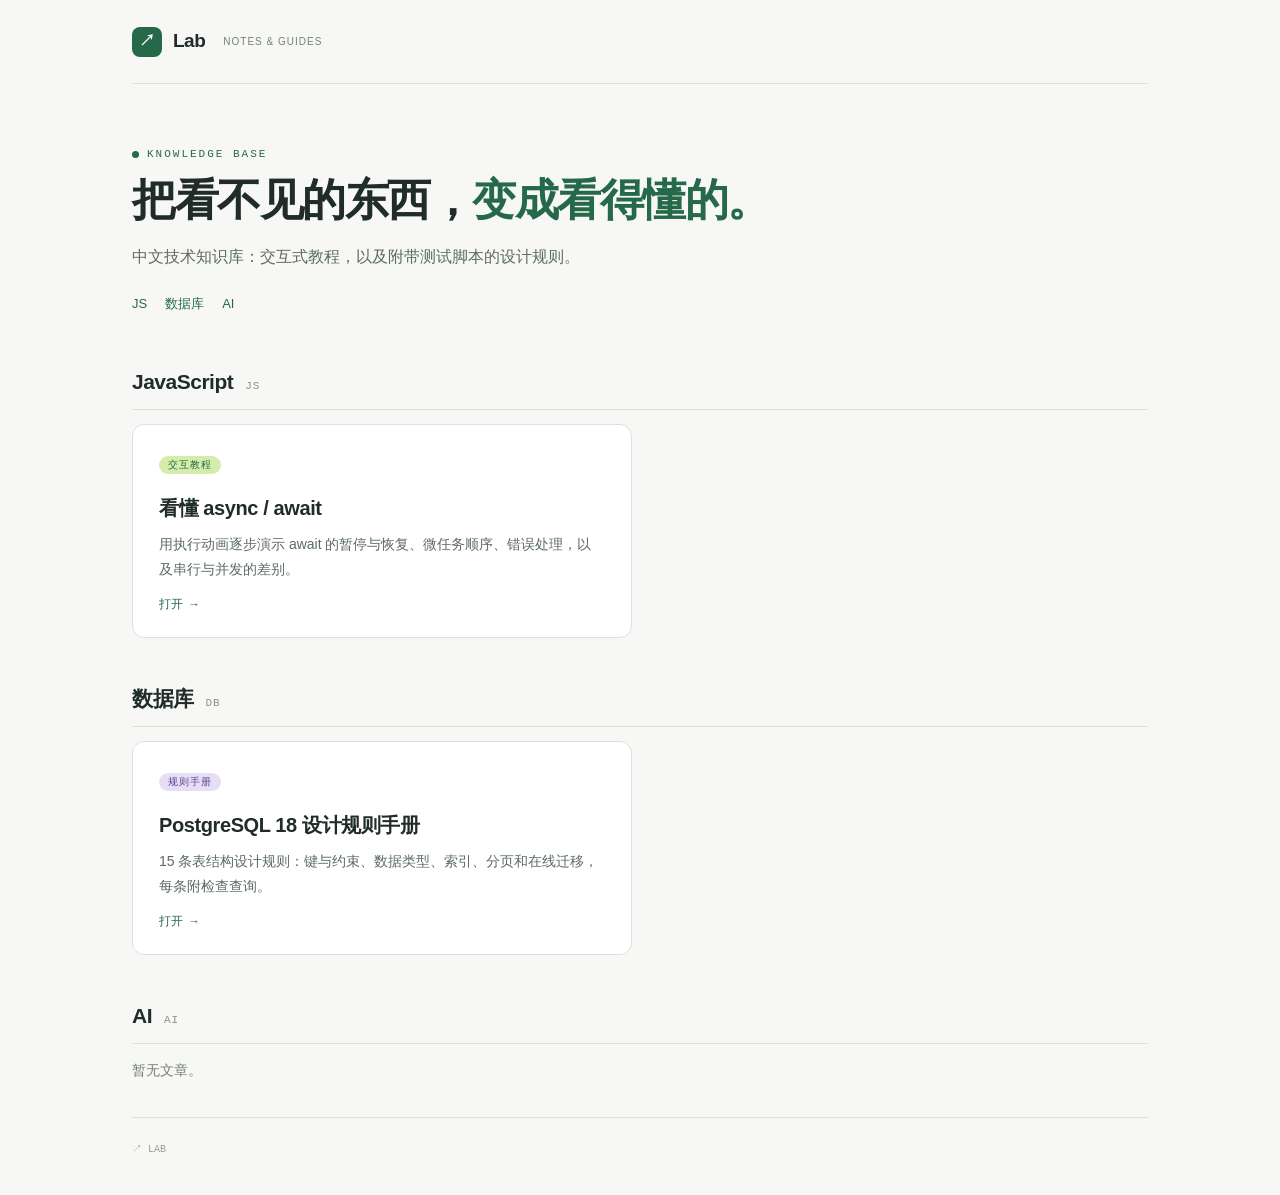
==== commit 1d2e4536: "Group knowledge base by category: js/, db/, ai/ Co-Authored-By: Claude Opus 5.5 <noreply@anthropic.c" ====
--- a/index.html
+++ b/index.html
@@ -19,12 +19,18 @@
 h1{font-size:44px;line-height:1.2;letter-spacing:-1.5px;margin:14px 0 16px}
 h1 em{font-style:normal;color:var(--green)}
 .lead{max-width:680px;color:#5d6b63;font-size:16px;margin:0}
-.grid{display:grid;grid-template-columns:repeat(2,minmax(0,1fr));gap:16px;padding-bottom:40px}
+.cat{padding:8px 0 34px}
+.cat-head{display:flex;align-items:baseline;gap:12px;margin-bottom:14px;border-bottom:1px solid var(--line);padding-bottom:8px}
+.cat-head h2{font-size:21px;letter-spacing:-.5px;margin:0}
+.cat-head span{font:11px var(--mono);color:#879388;letter-spacing:1px}
+.grid{display:grid;grid-template-columns:repeat(2,minmax(0,1fr));gap:16px}
+.empty{color:var(--muted);font-size:14px;margin:0}
+.toc{display:flex;gap:18px;font-size:13px;margin-top:20px}.toc a{color:var(--green);text-decoration:none}
 .card{display:block;background:#fff;border:1px solid var(--line);border-radius:12px;padding:24px 26px;text-decoration:none;color:inherit;transition:border-color .15s,transform .15s}
 .card:hover{border-color:var(--green);transform:translateY(-2px)}
 .tag{display:inline-block;font:10px var(--mono);letter-spacing:1px;color:var(--green);background:var(--lime);padding:2px 9px;border-radius:99px}
 .tag.v{background:#e6def4;color:#5d4590}
-.card h2{font-size:20px;letter-spacing:-.4px;margin:12px 0 6px}
+.card h3{font-size:20px;letter-spacing:-.4px;margin:12px 0 6px}
 .card p{margin:0;color:#5d6b63;font-size:14px}
 .go{display:block;margin-top:14px;font:12px var(--mono);color:var(--green)}
 footer{border-top:1px solid var(--line);padding:23px 0 36px;color:#98a08e;font:10px/1.7 var(--mono)}
@@ -39,21 +45,34 @@
   <div class="eyebrow"><span class="dot"></span> KNOWLEDGE BASE</div>
   <h1>把看不见的东西，<em>变成看得懂的。</em></h1>
   <p class="lead">中文技术知识库：交互式教程，以及附带测试脚本的设计规则。</p>
+  <nav class="toc"><a href="#js">JS</a><a href="#db">数据库</a><a href="#ai">AI</a></nav>
 </div>
-<div class="grid">
-  <a class="card" href="async-await/">
-    <span class="tag">JAVASCRIPT · 交互教程</span>
-    <h2>看懂 async / await</h2>
+<section class="cat" id="js">
+  <div class="cat-head"><h2>JavaScript</h2><span>JS</span></div>
+  <div class="grid">
+  <a class="card" href="js/async-await/">
+    <span class="tag">交互教程</span>
+    <h3>看懂 async / await</h3>
     <p>用执行动画逐步演示 await 的暂停与恢复、微任务顺序、错误处理，以及串行与并发的差别。</p>
     <span class="go">打开 →</span>
   </a>
-  <a class="card" href="postgresql/">
-    <span class="tag v">POSTGRESQL · 规则手册</span>
-    <h2>PostgreSQL 18 设计规则手册</h2>
+  </div>
+</section>
+<section class="cat" id="db">
+  <div class="cat-head"><h2>数据库</h2><span>DB</span></div>
+  <div class="grid">
+  <a class="card" href="db/postgresql/">
+    <span class="tag v">规则手册</span>
+    <h3>PostgreSQL 18 设计规则手册</h3>
     <p>15 条表结构设计规则：键与约束、数据类型、索引、分页和在线迁移，每条附检查查询。</p>
     <span class="go">打开 →</span>
   </a>
-</div>
+  </div>
+</section>
+<section class="cat" id="ai">
+  <div class="cat-head"><h2>AI</h2><span>AI</span></div>
+  <p class="empty">暂无文章。</p>
+</section>
 </main>
 <footer>↗ LAB</footer>
 </div></body>
